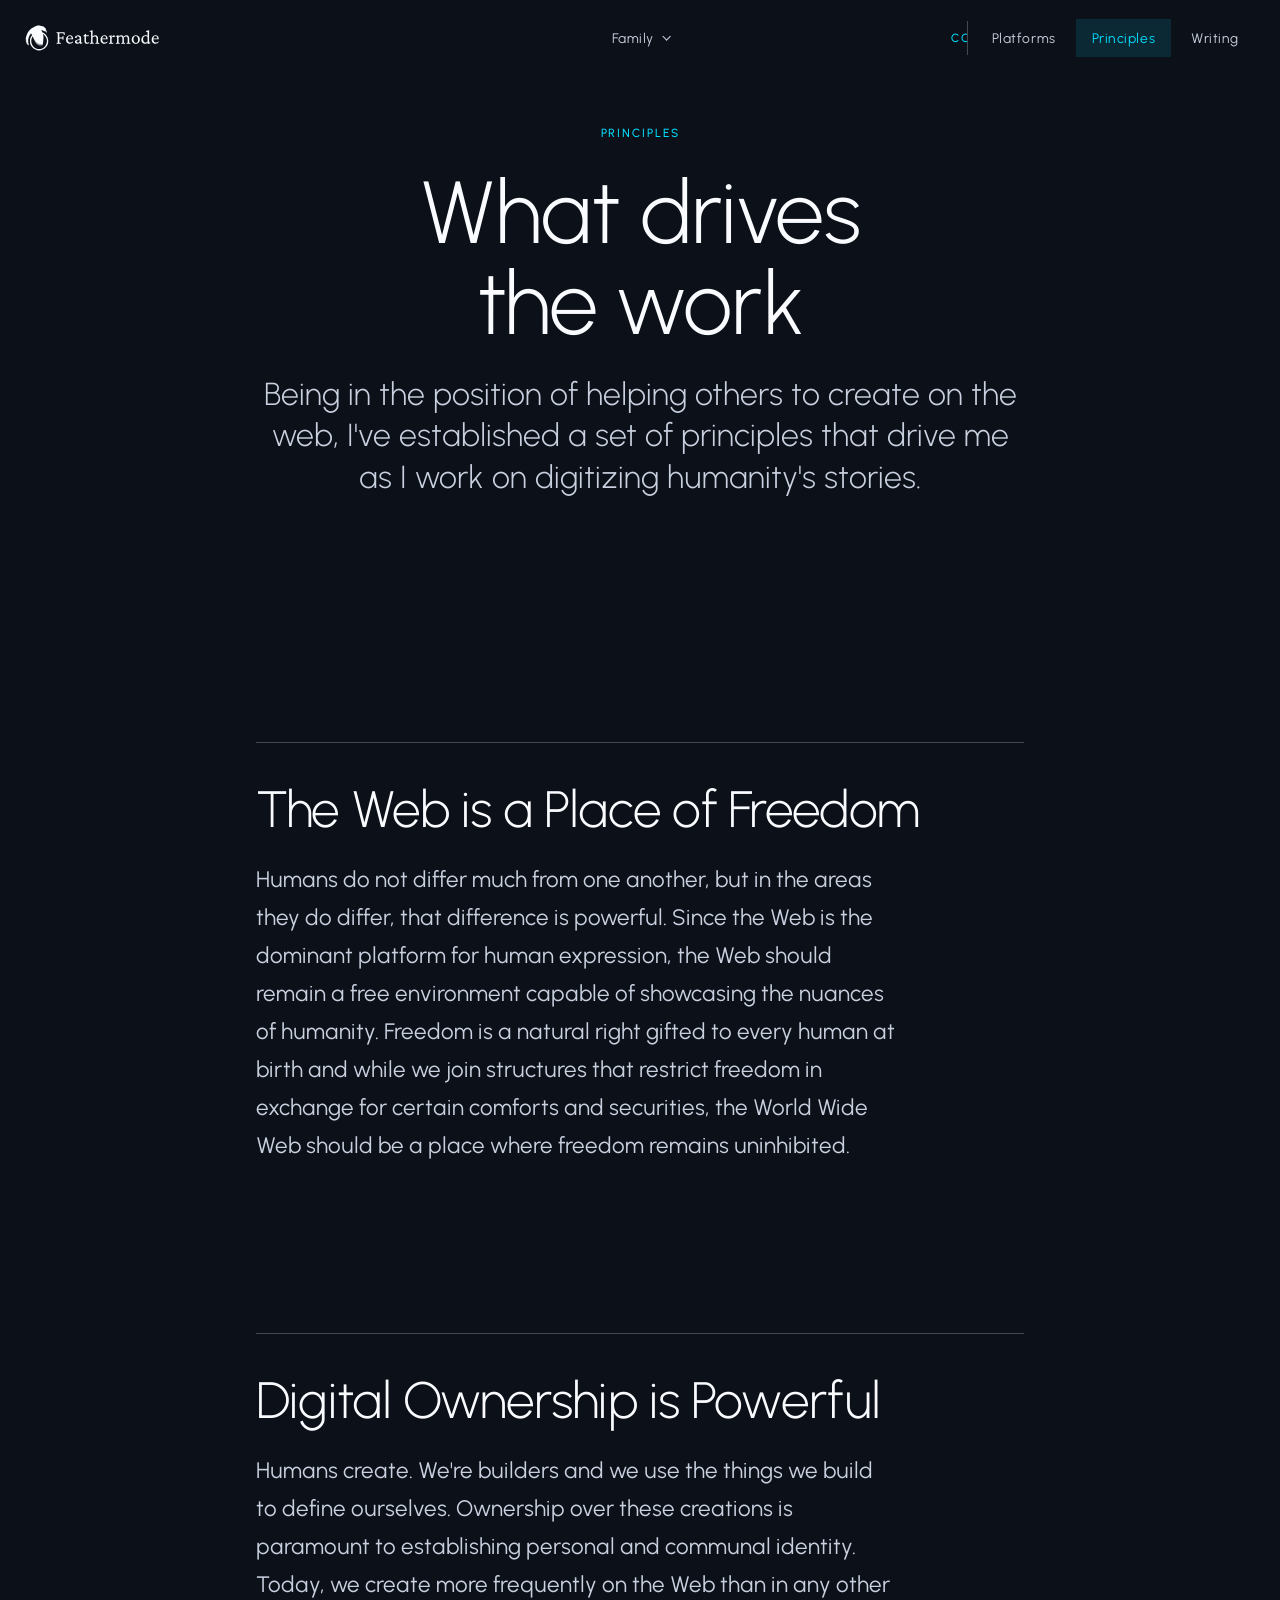
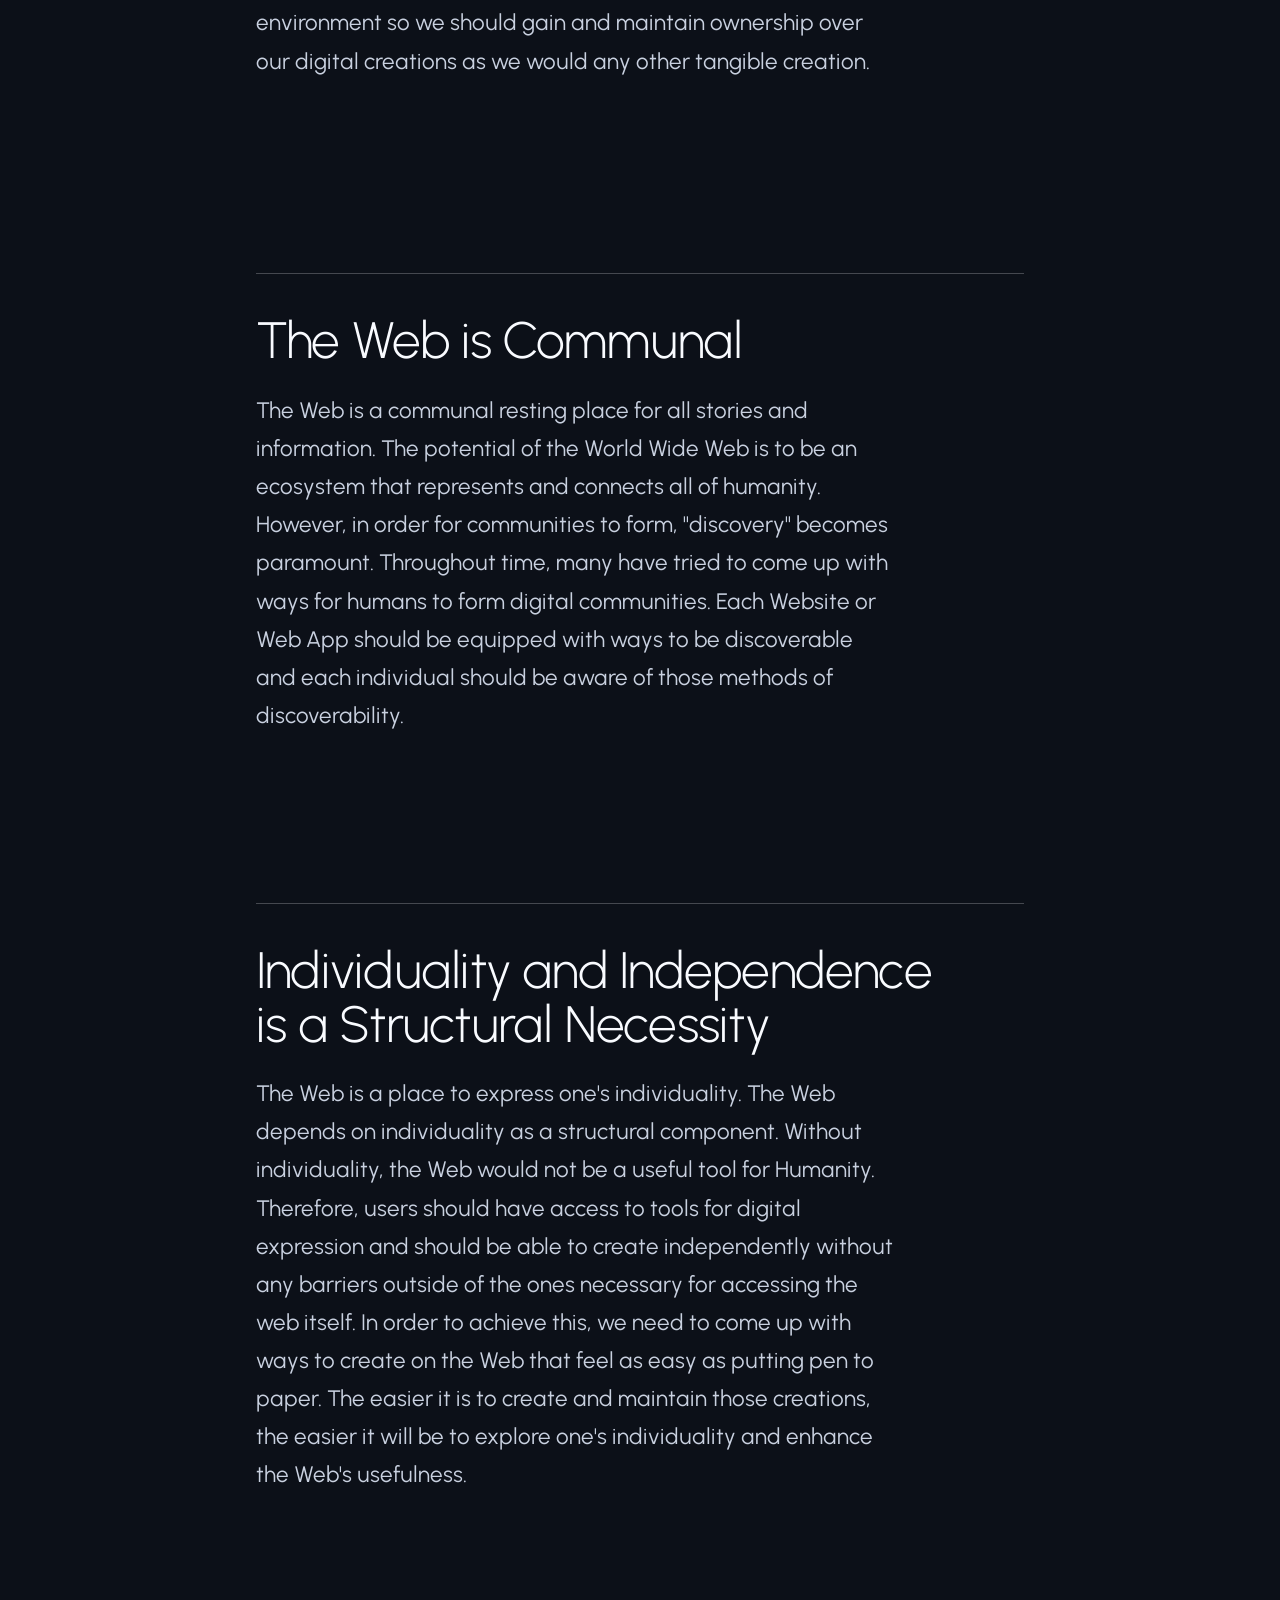
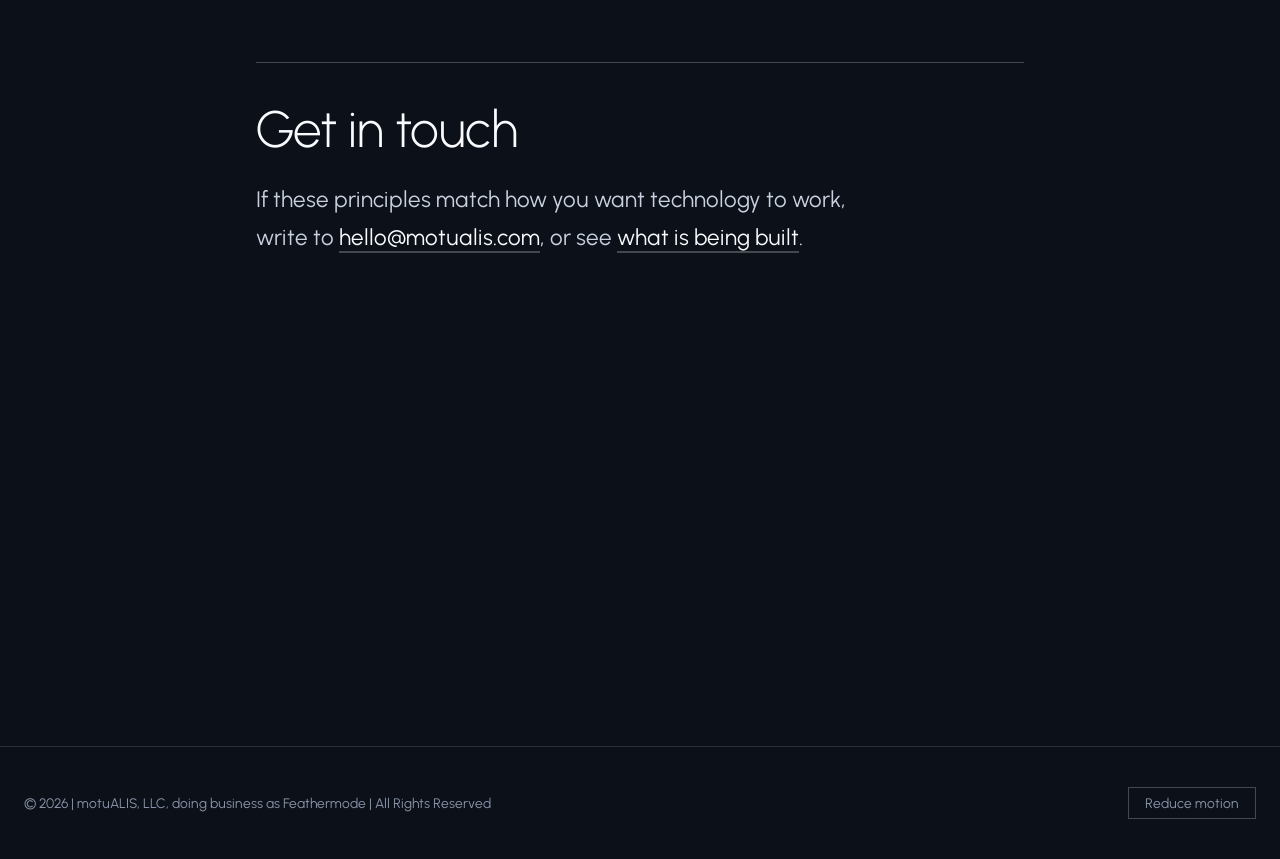
==== principles/index.html @ ec699e1b "Make Feathermode the parent site; move the previous site into communication/ The root is now the Fea" ====
<!doctype html>
<html lang="en">
<head>
  <meta charset="utf-8">
  <meta name="viewport" content="width=device-width, initial-scale=1, viewport-fit=cover">
  <title>Principles | Feathermode</title>
  <meta name="author" content="Feathermode">
  <meta name="description" content="Feathermode is designing, developing and researching ways to make technology, the World Wide Web, and humanity's stories more accessible and without boundaries.">
  <meta name="keywords" content="digital freedom, peer-to-peer, local-first, decentralized, end-to-end encryption, web technologies">
  <meta name="theme-color" content="#0c1018">
  <link rel="canonical" href="https://feathermode.com/principles/">
  <meta property="og:title" content="Freedom-Focused Storytelling Technologies">
  <meta property="og:type" content="website">
  <meta property="og:url" content="https://feathermode.com/principles/">
  <meta property="og:site_name" content="Feathermode">
  <meta property="og:image" content="https://feathermode.com/assets/feathermode-icon.png">
  <meta property="og:description" content="Feathermode is designing, developing and researching ways to make technology, the World Wide Web, and humanity's stories more accessible and without boundaries.">
  <link rel="icon" type="image/svg+xml" href="../assets/favicon.svg">
  <link rel="stylesheet" href="../css/style.css">
  <script src="../js/main.js" defer></script>
</head>
<body>
<div class="progress" aria-hidden="true"></div>
<a class="skip-link" href="#main">Skip to content</a>
<header class="site-header">
  <div class="wrap">
    <a class="wordmark" href="../" data-island="wordmark" data-zone="top-left" data-trigger="scrolled">
      <span class="wordmark__rest"><span><img class="wordmark__logo" src="../assets/feathermode_logo-light.svg" alt="Feathermode" width="1440" height="272"></span></span>
      <span class="wordmark__mark"><span><img class="wordmark__icon" src="../assets/feathermode-icon-light.svg" alt="" width="250" height="268"></span></span>
    </a>
    <details class="family" data-island="family" data-zone="top-center" data-trigger="scrolled">
      <summary class="family__summary"><span>Family</span><span class="family__chevron" aria-hidden="true"></span></summary>
      <div class="family__panel">
        <p class="family__title">The Feathermode family</p>
        <ul class="family__list">
        <li><a class="family__item" href="../" aria-current="true"><span class="family__name">Feathermode</span><span class="family__meta">Parent · You are here</span></a></li>
        <li><span class="family__item family__item--soon"><span class="family__name">Common Tongue</span><span class="family__meta">Communication · Soon</span></span></li>
        <li><span class="family__item family__item--soon"><span class="family__name">Airlift</span><span class="family__meta">Distribution · Soon</span></span></li>
        <li><a class="family__item" href="https://oofytronic-site.vercel.app" target="_blank" rel="noopener"><span class="family__name">Oofytronic</span><span class="family__meta">Blog</span></a></li>
        <li><span class="family__item family__item--soon"><span class="family__name">Nimbus Nectar</span><span class="family__meta">Publication · Soon</span></span></li>
        </ul>
      </div>
    </details>
    <nav class="island" aria-label="Primary" data-island="nav" data-zone="top-right" data-trigger="scrolled">
      <div class="island__context" aria-hidden="true"><span></span></div>
      <ul>
        <li><a href="../#platforms" data-section="platforms">Platforms</a></li>
        <li><a href="../principles/" data-section="principles" aria-current="page">Principles</a></li>
        <li><a href="../#writing" data-section="writing">Writing</a></li>
      </ul>
    </nav>
  </div>
</header>
<main id="main">
<div class="page doc">
  <header class="article__header">
    <span class="eyebrow">Principles</span>
    <h1 class="article__title">What drives the work</h1>
    <p class="article__dek">Being in the position of helping others to create on the web, I've established a set of principles that drive me as I work on digitizing humanity's stories.</p>
  </header>
  <nav class="toc" aria-label="Contents" data-island="contents" data-zone="left" data-trigger="band" data-target="#principles-body" data-dock="flow">
    <p class="toc__title">On this page</p>
    <div class="toc__meter" aria-hidden="true"></div>
    <ol class="toc__list">
      <li><a href="#freedom">Freedom</a></li>
      <li><a href="#ownership">Ownership</a></li>
      <li><a href="#community">Community</a></li>
      <li><a href="#independence">Independence</a></li>
    </ol>
  </nav>
  <div id="principles-body">
    <section class="doc__section" data-context="Freedom" aria-labelledby="freedom">
      <h2 id="freedom">The Web is a Place of Freedom</h2>
      <p>Humans do not differ much from one another, but in the areas they do differ, that difference is powerful. Since the Web is the dominant platform for human expression, the Web should remain a free environment capable of showcasing the nuances of humanity. Freedom is a natural right gifted to every human at birth and while we join structures that restrict freedom in exchange for certain comforts and securities, the World Wide Web should be a place where freedom remains uninhibited.</p>
    </section>
    <section class="doc__section" data-context="Ownership" aria-labelledby="ownership">
      <h2 id="ownership">Digital Ownership is Powerful</h2>
      <p>Humans create. We're builders and we use the things we build to define ourselves. Ownership over these creations is paramount to establishing personal and communal identity. Today, we create more frequently on the Web than in any other environment so we should gain and maintain ownership over our digital creations as we would any other tangible creation.</p>
    </section>
    <section class="doc__section" data-context="Community" aria-labelledby="community">
      <h2 id="community">The Web is Communal</h2>
      <p>The Web is a communal resting place for all stories and information. The potential of the World Wide Web is to be an ecosystem that represents and connects all of humanity. However, in order for communities to form, "discovery" becomes paramount. Throughout time, many have tried to come up with ways for humans to form digital communities. Each Website or Web App should be equipped with ways to be discoverable and each individual should be aware of those methods of discoverability.</p>
    </section>
    <section class="doc__section" data-context="Independence" aria-labelledby="independence">
      <h2 id="independence">Individuality and Independence is a Structural Necessity</h2>
      <p>The Web is a place to express one's individuality. The Web depends on individuality as a structural component. Without individuality, the Web would not be a useful tool for Humanity. Therefore, users should have access to tools for digital expression and should be able to create independently without any barriers outside of the ones necessary for accessing the web itself. In order to achieve this, we need to come up with ways to create on the Web that feel as easy as putting pen to paper. The easier it is to create and maintain those creations, the easier it will be to explore one's individuality and enhance the Web's usefulness.</p>
    </section>
    <section class="doc__section" data-context="Contact" aria-labelledby="work">
      <h2 id="work">Get in touch</h2>
      <p>If these principles match how you want technology to work, write to <a href="mailto:hello@motualis.com">hello@motualis.com</a>, or see <a href="../#platforms">what is being built</a>.</p>
    </section>
  </div>
</div>
</main>
<footer class="site-footer">
  <div class="wrap">
    <p>&copy; <span data-year>2026</span> | motuALIS, LLC, doing business as Feathermode | All Rights Reserved</p>
    <button type="button" class="motion-toggle" data-motion-toggle aria-pressed="false" hidden>Reduce motion</button>
  </div>
</footer>
</body>
</html>
---- css/style.css ----
@import url("tokens.css");

/* Urbanist, self-hosted (variable weight 100–900) */
@font-face {
  font-family: "Urbanist";
  src: url("../fonts/Urbanist-VariableFont_wght.ttf") format("truetype");
  font-weight: 100 900; font-style: normal; font-display: swap;
}
@font-face {
  font-family: "Urbanist";
  src: url("../fonts/Urbanist-Italic-VariableFont_wght.ttf") format("truetype");
  font-weight: 100 900; font-style: italic; font-display: swap;
}

/* ---------- Base ---------- */
*, *::before, *::after { box-sizing: border-box; }
html { color-scheme: dark; scroll-behavior: smooth; }
body {
  margin: 0;
  min-height: 100vh;
  font-family: var(--font-ui);
  font-size: var(--step-0);
  line-height: 1.6;
  color: var(--text);
  background: var(--bg);
  -webkit-font-smoothing: antialiased;
}
img, svg { max-width: 100%; display: block; }
a { color: inherit; text-decoration-color: var(--hairline-strong); text-underline-offset: 0.25em; }
a:hover { text-decoration-color: var(--accent); }
:focus-visible { outline: 1px solid var(--accent); outline-offset: 4px; }
::selection { background: var(--violet-500); color: var(--light-100); }
h1, h2, h3, p { margin: 0; }
h1, h2, h3 { text-wrap: balance; }

/* ---------- Corners ----------
   Slightly rounded: --radius for small things, --radius-lg for larger boxes. Borders are real borders
   whose colour comes from --edge, so hover and focus states only change that one property. */
@property --edge { syntax: "<color>"; inherits: true; initial-value: transparent; }

:where(.card, .toc, .framed, .button, .principle, .wordmark, .island, .family__summary) { border-radius: var(--radius); }
:where(.card, .toc, .principle, .framed--lg, .family__panel) { border-radius: var(--radius-lg); }
.framed, .button, .principle { position: relative; border: 1px solid var(--edge); --edge: var(--hairline-strong); }

.wrap { width: min(100% - 2 * var(--space-4), var(--wrap)); margin-inline: auto; }
.visually-hidden { position: absolute; width: 1px; height: 1px; overflow: hidden; clip-path: inset(50%); white-space: nowrap; }
.skip-link { position: absolute; left: var(--space-3); top: -4rem; background: var(--accent); color: var(--slate-950); padding: var(--space-2) var(--space-3); z-index: 60; }
.skip-link:focus { top: var(--space-3); }

.eyebrow {
  font-size: var(--step--2); font-weight: 500;
  letter-spacing: var(--track-caps); text-transform: uppercase;
  color: var(--accent);
}

/* ---------- Zones ----------
   Where islands live. An island only names its zone (data-zone); placement is defined here, once.

     top-left   header, left edge      top-right  header, right edge (bottom pill on phones)
     left       left gutter, 70rem up  (in flow below that)
     right      right gutter, 70rem up (bottom pill below that); data-anchor="middle" centres it vertically

   Floating zones act only in dynamic mode, and only on islands that carry data-dock.
   One island per zone is visible at a time: triggers are mutually exclusive on any given page. */
.site-header [data-zone="top-left"] { grid-column: 1; justify-self: start; }
.site-header [data-zone="top-center"] { grid-column: 2; justify-self: center; }
.site-header [data-zone="top-right"] { grid-column: 3; justify-self: end; }

html[data-motion="full"] { --zone-lift: 0px; }
@media (max-width: 40rem) {
  html[data-motion="full"] { --zone-lift: calc(var(--island-h) + var(--space-3)); } /* the nav owns the very bottom */
}

/* Gutter presentation (left, right) */
@media (min-width: 70rem) {
  html[data-motion="full"] :is([data-zone="left"], [data-zone="right"])[data-dock] {
    position: fixed; z-index: 35; margin: 0; width: var(--zone-w); top: var(--zone-top);
    border: 1px solid var(--edge); --edge: var(--hairline-strong);
    background: color-mix(in srgb, var(--bg) 88%, transparent);
    -webkit-backdrop-filter: blur(14px); backdrop-filter: blur(14px);
    transition: opacity var(--speed) var(--ease), transform var(--speed) var(--ease), visibility var(--speed);
  }
  html[data-motion="full"] [data-zone="left"][data-dock] { left: var(--zone-edge); --zone-away: translateX(-0.75rem); }
  html[data-motion="full"] [data-zone="right"][data-dock] { right: var(--zone-edge); --zone-away: translateX(0.75rem); }
  html[data-motion="full"] [data-zone][data-dock][data-anchor="middle"] { top: 0; bottom: 0; margin-block: auto; height: fit-content; }
  html[data-motion="full"] :is([data-zone="left"], [data-zone="right"])[data-dock="away"] { opacity: 0; visibility: hidden; transform: var(--zone-away); }
}

/* Compact presentation: right becomes a bottom pill; left stays in flow */
@media (max-width: 69.99rem) {
  html[data-motion="full"] [data-zone="right"][data-dock] {
    position: fixed; z-index: 35; margin: 0 auto; left: 0; right: 0; top: auto; width: fit-content;
    max-width: calc(100vw - 2 * var(--space-3));
    bottom: calc(var(--space-3) + env(safe-area-inset-bottom) + var(--zone-lift));
    border: 1px solid var(--edge); --edge: var(--hairline-strong);
    background: color-mix(in srgb, var(--bg) 88%, transparent);
    -webkit-backdrop-filter: blur(14px); backdrop-filter: blur(14px);
    transition: opacity var(--speed) var(--ease), transform var(--speed) var(--ease), visibility var(--speed);
  }
  html[data-motion="full"] [data-zone="right"][data-dock="away"] { opacity: 0; visibility: hidden; transform: translateY(0.5rem); }
}

/* The header carries three islands; below 52rem the nav drops its context label to make room.
   (.island .island__context is more specific than the base rule further down, which would otherwise win.) */
@media (max-width: 52rem) { .island .island__context { display: none; } }

/* Header zones */
@media (max-width: 40rem) {
  html[data-motion="full"] [data-zone="top-right"] {
    position: fixed; margin: 0 auto; left: 0; right: 0; width: fit-content; max-width: calc(100vw - 2 * var(--space-3));
    bottom: calc(var(--space-3) + env(safe-area-inset-bottom));
    --edge: var(--hairline-strong); padding: var(--space-1);
    background: color-mix(in srgb, var(--bg) 88%, transparent);
    -webkit-backdrop-filter: blur(14px); backdrop-filter: blur(14px);
  }
  html[data-motion="full"] { scroll-padding-bottom: 6rem; }
  html[data-motion="full"] body { padding-bottom: 5rem; }
}
/* ---------- Header ----------
   Baseline: a static header (no JS, or motion reduced).
   Enhancement: html[data-motion="full"] turns the wordmark and nav into
   floating "islands" that respond to scroll (state set in js/main.js). */
.site-header { border-bottom: 1px solid var(--hairline); }
.site-header .wrap {
  display: grid; grid-template-columns: minmax(max-content, 1fr) auto minmax(max-content, 1fr); align-items: center; gap: var(--space-4);
  padding-block: var(--space-3);
}

.wordmark {
  display: inline-flex; align-items: center;
  height: var(--island-h);
  text-decoration: none;
  position: relative; border: 1px solid var(--edge); --edge: transparent;
}
.wordmark:focus-visible { outline-offset: -4px; }
.wordmark__rest, .wordmark__mark { display: inline-grid; grid-template-columns: 1fr; }
.wordmark__rest > span, .wordmark__mark > span { overflow: hidden; min-width: 0; display: block; }
.wordmark__mark { grid-template-columns: 0fr; }
.wordmark__logo { height: 1.6rem; width: auto; max-width: none; }
.wordmark__icon { height: 1.35rem; width: auto; max-width: none; }

.island { position: relative; display: flex; align-items: center; border: 1px solid var(--edge); --edge: transparent; }
.island__context { display: grid; grid-template-columns: 0fr; visibility: hidden; margin: 0; }
.island__context > span {
  overflow: hidden; min-width: 0; max-width: min(18rem, 46vw);
  white-space: nowrap; text-overflow: ellipsis;
  font-size: var(--step--2); font-weight: 500; letter-spacing: var(--track-caps); text-transform: uppercase;
  color: var(--accent);
  padding: var(--space-2) var(--space-3) var(--space-2) 0; margin-left: var(--space-3); margin-right: var(--space-2);
  border-right: 1px solid var(--hairline-strong);
}
.island ul { list-style: none; display: flex; gap: var(--space-1); margin: 0; padding: 0; }
.island li a {
  display: block; padding: var(--space-2) var(--space-3);
  font-size: var(--step--1); letter-spacing: 0.04em; color: var(--text-soft);
  text-decoration: none; transition: color var(--speed), background var(--speed);
}
.island li a:hover { color: var(--text); }
.island li a:focus-visible { outline-offset: -3px; }
.island li a[aria-current] { color: var(--accent); background: color-mix(in srgb, var(--accent) 12%, transparent); }

/* Dynamic mode */
html[data-motion="full"] { scroll-padding-top: calc(var(--header-h) + var(--space-3)); }
html[data-motion="full"] .site-header {
  position: fixed; inset: 0 0 auto 0; z-index: 40;
  border-bottom: 0; pointer-events: none;
}
html[data-motion="full"] .site-header .wrap > * { pointer-events: auto; }
html[data-motion="full"] main { padding-top: var(--header-h); }

html[data-motion="full"] .wordmark,
html[data-motion="full"] .island,
html[data-motion="full"] .wordmark__rest,
html[data-motion="full"] .wordmark__mark,
html[data-motion="full"] .island__context {
  transition:
    background var(--speed) var(--ease), border-color var(--speed) var(--ease),
    padding var(--speed) var(--ease), letter-spacing var(--speed) var(--ease),
    grid-template-columns var(--speed) var(--ease), visibility var(--speed);
}
html[data-motion="full"][data-scrolled] .wordmark {
  min-width: var(--island-h); justify-content: center; letter-spacing: 0;
  --edge: var(--hairline-strong);
  background: color-mix(in srgb, var(--bg) 88%, transparent);
  -webkit-backdrop-filter: blur(14px); backdrop-filter: blur(14px);
}
html[data-motion="full"][data-scrolled] .wordmark__rest { grid-template-columns: 0fr; }
html[data-motion="full"][data-scrolled] .wordmark__mark { grid-template-columns: 1fr; }
html[data-motion="full"][data-scrolled] .island {
  padding: var(--space-1);
  --edge: var(--hairline-strong);
  background: color-mix(in srgb, var(--bg) 88%, transparent);
  -webkit-backdrop-filter: blur(14px); backdrop-filter: blur(14px);
}
html[data-motion="full"][data-scrolled][data-context-open] .island__context { grid-template-columns: 1fr; visibility: visible; }

@supports not (backdrop-filter: blur(1px)) {
  html[data-motion="full"][data-scrolled] .wordmark,
  html[data-motion="full"][data-scrolled] .island,
  html[data-motion="full"] [data-zone][data-dock] { background: var(--bg); }
}

@media (prefers-reduced-motion: reduce), (update: slow) {
  html { scroll-behavior: auto; }
  * { transition: none !important; }
}
html[data-motion="reduced"] { scroll-behavior: auto; }
html[data-motion="reduced"] * { transition: none !important; }



/* ---------- Type ---------- */
h1, h2, h3 { font-family: var(--font-display); font-weight: 300; letter-spacing: -0.015em; }
.gradient-text { background: var(--brand-gradient); -webkit-background-clip: text; background-clip: text; color: transparent; -webkit-text-fill-color: transparent; }
@media (forced-colors: active) { .gradient-text { background: none; -webkit-text-fill-color: currentColor; color: CanvasText; } }

/* ---------- Buttons ---------- */
.button {
  display: inline-block; padding: var(--space-3) var(--space-5);
  font-weight: 600; font-size: var(--step--1); letter-spacing: 0.06em; text-decoration: none;
  color: var(--text); transition: background var(--speed) var(--ease), color var(--speed), filter var(--speed);
}
.button:hover { color: var(--accent); }
.button--primary { background: var(--action-gradient); color: var(--slate-950); --edge: transparent; }
.button--primary:hover { color: var(--slate-950); filter: brightness(1.1) saturate(1.1); }
.button:focus-visible { outline-offset: -4px; outline-color: currentColor; }

/* ---------- Family island ----------
   Lists every member of the motuALIS family and marks the current one. A <details>, so it works with no
   JavaScript; js/main.js only adds close-on-outside-click and Escape. Zone: top-center. */
.family { position: relative; --family-w: min(21rem, calc(100vw - 2 * var(--space-3))); }
.family__summary {
  list-style: none; display: inline-flex; align-items: center; gap: var(--space-2);
  height: var(--island-h); padding: 0 var(--space-3); cursor: pointer;
  font-size: var(--step--1); letter-spacing: 0.04em; color: var(--text-soft);
  position: relative; border: 1px solid var(--edge); --edge: transparent;
  transition: color var(--speed), background var(--speed) var(--ease);
}
.family__summary::-webkit-details-marker { display: none; }
.family__summary:hover, .family[open] > .family__summary { color: var(--text); }
.family__summary:focus-visible { outline-offset: -3px; }
.family__chevron { width: 0.4rem; height: 0.4rem; border-right: 1px solid currentColor; border-bottom: 1px solid currentColor; transform: rotate(45deg) translateY(-2px); transition: transform var(--speed) var(--ease); }
.family[open] .family__chevron { transform: rotate(225deg) translateY(-2px); }
html[data-motion="full"][data-scrolled] .family__summary {
  --edge: var(--hairline-strong);
  background: color-mix(in srgb, var(--bg) 88%, transparent);
  -webkit-backdrop-filter: blur(14px); backdrop-filter: blur(14px);
}
.family__panel {
  position: absolute; z-index: 45; top: calc(100% + var(--space-2)); left: 50%; margin-left: calc(var(--family-w) / -2); width: var(--family-w);
  padding: var(--space-2); background: var(--surface); border: 1px solid var(--edge); --edge: var(--hairline-strong);
}
.family__title { font-size: var(--step--2); font-weight: 500; letter-spacing: var(--track-caps); text-transform: uppercase; color: var(--accent); padding: var(--space-2) var(--space-3); margin: 0; }
.family__list { list-style: none; margin: 0; padding: 0; display: grid; gap: 2px; }
.family__item { display: grid; gap: 2px; padding: var(--space-2) var(--space-3); color: var(--text-soft); text-decoration: none; }
a.family__item:hover, a.family__item:focus-visible { background: var(--surface-hover); color: var(--text); }
a.family__item:focus-visible { outline-offset: -3px; }
.family__name { font-family: var(--font-display); font-size: var(--step-1); line-height: 1.2; color: var(--text); }
.family__meta { font-size: var(--step--2); letter-spacing: var(--track-caps); text-transform: uppercase; color: var(--text-muted); }
.family__item[aria-current] { background: color-mix(in srgb, var(--accent) 12%, transparent); }
.family__item[aria-current] .family__meta { color: var(--accent); }
.family__item--soon .family__name { color: var(--text-soft); }

/* ---------- Hero ---------- */
.hero { position: relative; overflow: hidden; display: grid; align-content: center; min-height: min(86svh, 52rem); padding-block: var(--space-7) var(--space-6); text-align: center; }
.hero__glow {
  position: absolute; inset: 0; z-index: 0; pointer-events: none;
  background:
    radial-gradient(60% 55% at 50% -5%, color-mix(in srgb, var(--violet-500) 38%, transparent), transparent 72%),
    radial-gradient(45% 45% at 88% 18%, color-mix(in srgb, var(--blue-500) 26%, transparent), transparent 70%),
    radial-gradient(40% 40% at 12% 30%, color-mix(in srgb, var(--cyan-400) 14%, transparent), transparent 70%);
  mask-image: linear-gradient(#000 40%, transparent);
  -webkit-mask-image: linear-gradient(#000 40%, transparent);
}
.hero .scene__body { position: relative; z-index: 1; }
/* Dynamic mode: the header floats, so let the glow run up under it */
html[data-motion="full"] main { padding-top: 0; }
html[data-motion="full"] .hero { padding-top: calc(var(--space-7) + var(--header-h)); }
.hero h1 { font-size: var(--step-4); line-height: 1.02; max-width: 22ch; margin: var(--space-3) auto var(--space-4); font-weight: 300; }
.hero p.lede { max-width: 40rem; margin-inline: auto; color: var(--text-soft); font-size: var(--step-1); }
.hero__actions { display: flex; flex-wrap: wrap; justify-content: center; gap: var(--space-3); margin-top: var(--space-5); }

/* ---------- Sections on the home page ---------- */
.section { padding: var(--section-space) var(--gutter) 0; }
.section__head { border-top: 1px solid var(--hairline-strong); padding-top: var(--space-4); margin-bottom: var(--space-5); display: flex; flex-wrap: wrap; align-items: baseline; justify-content: space-between; gap: var(--space-2) var(--space-4); }
.section__head h2 { font-size: var(--step-3); }
.section__head .eyebrow { align-self: center; }
.more { font-size: var(--step--1); color: var(--text-soft); text-decoration: none; letter-spacing: 0.04em; }
.more:hover { color: var(--accent); }
html[data-motion="full"] .section { min-height: 60svh; }
.mission p { color: var(--text-soft); font-size: var(--step-1); max-width: 46rem; margin-bottom: var(--space-4); }
.mission .mission__lede { font-family: var(--font-display); font-weight: 300; font-size: var(--step-2); line-height: 1.3; color: var(--text); }

/* Services: cards */
.card-grid { list-style: none; margin: 0; padding: 0; display: grid; gap: var(--space-4); grid-template-columns: 1fr; }
@media (min-width: 40rem) {
  .card-grid { grid-template-columns: repeat(2, minmax(0, 1fr)); }
  .card-grid > li:last-child:nth-child(odd) { grid-column: 1 / -1; } /* an odd card closes the grid as a full-width row */
}
.card { position: relative; height: 100%; display: flex; flex-direction: column; gap: var(--space-3); padding: var(--space-5); background: var(--surface); border: 1px solid var(--edge); --edge: var(--hairline); transition: border-color var(--speed) var(--ease), background var(--speed) var(--ease); }
.card:hover, .card:focus-within { --edge: var(--accent); background: var(--surface-hover); }
.card__top { display: flex; justify-content: space-between; align-items: baseline; gap: var(--space-3); }
.card__tag { font-size: var(--step--2); font-weight: 600; letter-spacing: var(--track-caps); text-transform: uppercase; color: var(--accent); }
.card__index { font-family: var(--font-display); font-weight: 300; font-size: var(--step-1); color: var(--text-muted); font-variant-numeric: lining-nums; }
.card__title { font-size: var(--step-2); line-height: 1.12; font-weight: 400; }
.card__excerpt { color: var(--text-soft); flex: 1; }

/* Platforms: one featured card, then the rest */
.card-grid--stack { grid-template-columns: 1fr; }
@media (min-width: 40rem) { .card-grid--stack { grid-template-columns: 1fr; } }
.card--featured { padding: var(--space-6) var(--space-5); }
.card--featured .card__title { font-size: var(--step-4); line-height: 1; font-weight: 300; }
.card--featured .card__excerpt { font-size: var(--step-1); max-width: 44rem; flex: 0 0 auto; }
.card__excerpt { max-width: 44rem; }
.card__tags { list-style: none; display: flex; flex-wrap: wrap; gap: var(--space-2); padding: 0; margin: 0; }
.card__tags li { font-size: var(--step--1); color: var(--text-soft); border: 1px solid var(--hairline-strong); border-radius: var(--radius); padding: 0.1rem var(--space-2); }
.card__note { font-size: var(--step--1); color: var(--text-muted); max-width: 44rem; font-style: italic; }
.card__meta { font-size: var(--step--1); color: var(--text-muted); border-top: 1px solid var(--hairline); padding-top: var(--space-3); }
.status { display: inline-flex; align-items: center; gap: var(--space-2); font-size: var(--step--2); font-weight: 600; letter-spacing: var(--track-caps); text-transform: uppercase; color: var(--text-soft); }
.status::before { content: ""; width: 0.5rem; height: 0.5rem; border-radius: 50%; background: var(--slate-400); }
.status[data-status="exploration"] { color: var(--accent); }
.status[data-status="exploration"]::before { background: var(--accent); }
.status[data-status="in-development"]::before { background: var(--blue-500); }
.status[data-status="private-preview"] { color: var(--accent); }
.status[data-status="private-preview"]::before { background: var(--accent); }
.card__meta a { color: var(--text-soft); }
.card__meta a:hover { color: var(--accent); }

/* Principles: boxes (title + opening line; full text on its own page) */
.principles { list-style: none; display: grid; gap: var(--space-3); grid-template-columns: repeat(auto-fit, minmax(min(100%, 16rem), 1fr)); margin: 0; padding: 0; }
.principle { padding: var(--space-4); background: var(--surface); }
.principle__n { font-family: var(--font-display); font-weight: 300; font-size: var(--step-2); color: var(--accent); display: block; }
.principle h3 { font-size: var(--step-1); font-weight: 500; letter-spacing: 0; margin: var(--space-2) 0; color: var(--text); }
.principle p { font-size: var(--step--1); line-height: 1.6; color: var(--text-soft); }

/* Divisions: whole-row links */
.project-rows { list-style: none; margin: 0; padding: 0; border-top: 1px solid var(--hairline); }
.project-row { position: relative; display: grid; gap: var(--space-2) var(--space-5); padding: var(--space-5) var(--space-3); border-bottom: 1px solid var(--hairline); transition: background var(--speed) var(--ease); }
@media (min-width: 52rem) { .project-row { grid-template-columns: 1fr auto; align-items: center; } }
.project-row:hover, .project-row:focus-within { background: var(--surface-hover); }
.project-row__name { font-size: var(--step-3); line-height: 1.05; margin-bottom: var(--space-1); }
.project-row__name a { text-decoration: none; transition: color var(--speed); }
.project-row__name a::after { content: ""; position: absolute; inset: 0; }
.project-row:hover .project-row__name a, .project-row:focus-within .project-row__name a { color: var(--accent); }
.project-row__blurb { color: var(--text-soft); max-width: 46ch; }
.project-row__meta { display: grid; gap: var(--space-1); font-size: var(--step--1); color: var(--text-muted); }
@media (min-width: 52rem) { .project-row__meta { text-align: right; justify-items: end; } }
.kind { font-size: var(--step--2); font-weight: 600; letter-spacing: var(--track-caps); text-transform: uppercase; color: var(--accent); }

/* Contact */
.contact__email { display: inline-block; font-family: var(--font-display); font-weight: 300; font-size: var(--step-4); line-height: 1.1; text-decoration: none; overflow-wrap: anywhere; }
.contact__email:hover { color: var(--accent); }
.contact p { color: var(--text-soft); font-size: var(--step-1); max-width: 40rem; margin-bottom: var(--space-4); }
html[data-motion="full"] .contact { min-height: 70svh; }

/* ---------- Pages with a contents island ---------- */
.page { width: min(100% - 2 * var(--space-4), var(--measure-wide)); margin-inline: auto; padding-bottom: var(--section-space); }
@media (min-width: 70rem) { .page { width: min(var(--measure-wide), 100% - 2 * (var(--zone-w) + var(--space-5))); } }
.article__header { text-align: center; max-width: 48rem; margin: 0 auto var(--space-6); padding-top: var(--space-6); }
html[data-motion="full"] .article__header { display: grid; align-content: center; min-height: min(62svh, 36rem); margin-bottom: var(--space-5); }
.article__header .eyebrow { display: block; margin-bottom: var(--space-4); }
.article__title { font-size: var(--step-4); line-height: 1.04; margin-bottom: var(--space-4); }
.article__dek { font-size: var(--step-2); line-height: 1.3; font-weight: 300; color: var(--text-soft); }
.progress { position: fixed; inset: 0 0 auto 0; height: 2px; z-index: 50; background: var(--brand-gradient); transform-origin: left; transform: scaleX(var(--progress, 0)); }

.doc__section { padding-block: var(--section-space) 0; }
html[data-motion="full"] .doc__section { min-height: 60svh; }
.doc h2 { font-size: var(--step-3); line-height: 1.05; margin-bottom: var(--space-4); border-top: 1px solid var(--hairline-strong); padding-top: var(--space-5); }
.doc__section p { font-size: var(--step-1); line-height: 1.7; color: var(--text-soft); margin-bottom: var(--space-4); max-width: var(--measure); }
.doc__section a { color: var(--text); }
.doc__section a:hover { color: var(--accent); }

/* ---------- Contents island ---------- */
.toc { max-width: var(--measure); margin: 0 auto var(--space-6); padding: var(--space-4); position: relative; border: 1px solid var(--edge); --edge: var(--hairline); }
.toc__title { font-size: var(--step--2); font-weight: 600; letter-spacing: var(--track-caps); text-transform: uppercase; color: var(--accent); margin-bottom: var(--space-2); }
.toc__meter { display: none; }
.toc__list { list-style: none; margin: 0; padding: 0; }
.toc__list a { display: block; padding: var(--space-1) 0; color: var(--text-soft); text-decoration: none; transition: color var(--speed), background var(--speed); }
.toc__list a:hover, .toc__list a[aria-current] { color: var(--accent); }
@media (min-width: 70rem) {
  html[data-motion="full"] .toc { padding: var(--space-2); }
  html[data-motion="full"] .toc__title { padding: var(--space-1) var(--space-3) 0; margin: 0; }
  html[data-motion="full"] .toc__meter { display: block; height: 1px; margin: var(--space-2) var(--space-3); background: var(--hairline-strong); position: relative; }
  html[data-motion="full"] .toc__meter::after { content: ""; position: absolute; inset: -0.5px 0; background: var(--brand-gradient); transform-origin: left; transform: scaleX(var(--progress, 0)); }
  html[data-motion="full"] .toc__list a { padding: var(--space-2) var(--space-3); font-size: var(--step--1); line-height: 1.35; }
  html[data-motion="full"] .toc__list a[aria-current] { background: color-mix(in srgb, var(--accent) 12%, transparent); }
  html[data-motion="full"] .toc__list a:focus-visible { outline-offset: -3px; }
}

/* ---------- Footer ---------- */
.site-footer { margin-top: var(--section-space); border-top: 1px solid var(--hairline); padding-block: var(--space-5); color: var(--text-muted); font-size: var(--step--1); }
.site-footer .wrap { display: flex; flex-wrap: wrap; justify-content: space-between; align-items: center; gap: var(--space-2) var(--space-4); }
.site-footer p { margin: 0; }
.site-footer a { color: var(--text-soft); }
.motion-toggle { font: inherit; color: var(--text-muted); background: none; cursor: pointer; border: 1px solid var(--hairline-strong); border-radius: 0; padding: var(--space-1) var(--space-3); }
.motion-toggle:hover { color: var(--text); border-color: var(--accent); }
.motion-toggle[aria-pressed="true"] { color: var(--accent); border-color: var(--accent); }

@media (max-width: 40rem) {
  html:not([data-motion="full"]) .site-header .wrap { grid-template-columns: 1fr; gap: var(--space-3); }
  html:not([data-motion="full"]) .site-header [data-zone] { grid-column: 1; justify-self: start; }
  .hero { padding-block: var(--space-6) var(--space-5); }
  .card { padding: var(--space-4); }
}

.section__intro { color: var(--text-soft); font-size: var(--step-1); max-width: 46rem; margin-bottom: var(--space-5); }
.section__intro b { color: var(--text); font-weight: 600; }


/* ---------- Scenes: the static layout is ordinary stacked sections ---------- */
.scene.section { width: min(100% - 2 * var(--space-4), var(--wrap)); margin-inline: auto; }
.toc { width: min(100% - 2 * var(--space-4), var(--measure)); }
.toc__list a { display: flex; gap: var(--space-3); }
.toc__num { color: var(--text-muted); font-variant-numeric: tabular-nums; min-width: 1.6rem; }
.toc__step, .picker__tabs, .scene__hint, .stage__backdrop { display: none; }
.picker__panels { display: grid; gap: var(--space-4); }
.picker__panels > [hidden] { display: none; }
.principle-panel { padding: var(--space-4); background: var(--surface); }
.principle-panel h3 { font-size: var(--step-1); font-weight: 500; letter-spacing: 0; margin-bottom: var(--space-2); }
.principle-panel p { color: var(--text-soft); max-width: var(--measure); }
[tabindex="-1"]:focus { outline: none; }
.skip-link--layout { left: auto; right: var(--space-3); }
html:not([data-stage]) .skip-link--layout { display: none; }

/* ---------- Stage ----------
   html[data-stage] is set by js/main.js on pages with scenes (and not in the scrolling layout). The page
   becomes a fixed stage; scenes are full screen and slide along x in landscape or y in portrait. Content that
   is not long-form text is reached by moving between scenes and by pickers, never by scrolling the page.
   A scene may still scroll inside itself as a safety valve on very small screens. */
html[data-stage] { --scene: 0; }
html[data-stage], html[data-stage] body { height: 100dvh; overflow: hidden; }
html[data-stage] main.stage { position: fixed; inset: 0; padding: 0; overflow: hidden; overflow: clip; }
html[data-stage] .stage__backdrop {
  display: block; position: absolute; inset: -20%; pointer-events: none;
  background:
    radial-gradient(55% 50% at 22% 18%, color-mix(in srgb, var(--violet-500) 34%, transparent), transparent 70%),
    radial-gradient(45% 45% at 84% 26%, color-mix(in srgb, var(--blue-500) 26%, transparent), transparent 70%),
    radial-gradient(50% 50% at 60% 88%, color-mix(in srgb, var(--cyan-400) 14%, transparent), transparent 70%);
  transform: translate3d(calc(var(--scene) * -2.4vw), calc(var(--scene) * -1vh), 0);
  transition: transform var(--scene-speed) var(--scene-ease);
}
html[data-stage] .hero__glow { display: none; }

html[data-stage] .scene {
  position: absolute; inset: 0; width: auto; margin: 0; min-height: 0;
  display: flex; flex-direction: column; overflow-y: auto; overscroll-behavior: contain;
  padding: calc(var(--header-h) + var(--space-3)) var(--stage-pad-right) var(--space-6) var(--stage-pad);
  transition: transform var(--scene-speed) var(--scene-ease), opacity var(--scene-speed) ease;
}
html[data-stage] .scene.section, html[data-stage] .scene.hero { min-height: 0; }
html[data-stage] .scene.hero { padding-inline: var(--stage-pad); } /* the title is centred, so it stays symmetrical */
html[data-stage][data-stage-axis="x"] .scene { transform: translate3d(calc((var(--i) - var(--scene)) * 100%), 0, 0); }
html[data-stage][data-stage-axis="y"] .scene { transform: translate3d(0, calc((var(--i) - var(--scene)) * 100%), 0); }
html[data-stage] .scene[inert] {
  opacity: 0; visibility: hidden;
  transition: transform var(--scene-speed) var(--scene-ease), opacity var(--scene-speed) ease, visibility 0s linear var(--scene-speed);
}
html[data-stage] .scene__body { margin-block: auto; margin-inline: auto; width: 100%; max-width: var(--wrap); }

/* Fit the content to the screen: type follows the viewport height as well as the width */
html[data-stage] .hero h1 { font-size: clamp(2.2rem, min(10.5vw, 8.5dvh + 1rem), 5.5rem); margin: var(--space-3) auto; }
html[data-stage] .hero p.lede { font-size: clamp(1rem, 2.6dvh, 1.4rem); }
html[data-stage] .hero__actions { margin-top: clamp(var(--space-3), 4dvh, var(--space-5)); }
html[data-stage] .section__head { margin-bottom: clamp(var(--space-2), 2.6dvh, var(--space-5)); padding-top: var(--space-3); }
html[data-stage] .section__head h2 { font-size: clamp(1.7rem, 5.2dvh, 3.2rem); }
html[data-stage] .section__intro { font-size: clamp(0.95rem, 2.2dvh, 1.25rem); margin-bottom: clamp(var(--space-3), 2.8dvh, var(--space-5)); }
html[data-stage] .mission .mission__lede { font-size: clamp(1.05rem, 3dvh, 2rem); }
html[data-stage] .mission p { font-size: clamp(0.9rem, 2.1dvh, 1.3rem); margin-bottom: var(--space-3); }
html[data-stage][data-stage-axis="x"] .mission .scene__body { display: grid; grid-template-columns: 1.35fr 1fr; gap: var(--space-3) var(--space-6); align-items: start; }
html[data-stage][data-stage-axis="x"] .mission .section__head { grid-column: 1 / -1; }
html[data-stage] .project-row { padding-block: clamp(var(--space-3), 3dvh, var(--space-5)); }
html[data-stage] .project-row__name { font-size: clamp(1.5rem, 4.6dvh, 3rem); }
html[data-stage] .project-row__blurb { font-size: clamp(0.95rem, 2.2dvh, 1.2rem); }
html[data-stage] .contact__email { font-size: clamp(1.7rem, min(8.5vw, 8dvh), 4.5rem); }
html[data-stage] .contact p { font-size: clamp(1rem, 2.5dvh, 1.35rem); }

/* Pickers: choose one, see one */
.picker__tab {
  display: grid; grid-template-columns: auto 1fr; column-gap: var(--space-3); align-items: baseline; text-align: left;
  font: inherit; font-family: var(--font-display); font-weight: 300; font-size: clamp(1.15rem, 3.4dvh, 1.9rem); line-height: 1.15;
  color: var(--text-soft); background: none; border: 1px solid var(--edge); --edge: transparent; border-radius: var(--radius);
  padding: var(--space-3); cursor: pointer; transition: color var(--speed), background var(--speed), border-color var(--speed);
}
.picker__tab:hover { color: var(--text); }
.picker__tab[aria-selected="true"] { color: var(--text); --edge: var(--hairline-strong); background: color-mix(in srgb, var(--accent) 8%, transparent); }
.picker__num { font-family: var(--font-ui); font-size: var(--step--2); font-weight: 600; letter-spacing: var(--track-caps); color: var(--text-muted); }
.picker__tab[aria-selected="true"] .picker__num { color: var(--accent); }
.picker__meta { grid-column: 2; font-family: var(--font-ui); font-size: var(--step--2); font-weight: 500; letter-spacing: var(--track-caps); text-transform: uppercase; color: var(--text-muted); }
html[data-stage] .picker { display: grid; grid-template-columns: minmax(11rem, 15rem) minmax(0, 1fr); gap: var(--space-5); align-items: start; }
html[data-stage] .picker__tabs { display: flex; flex-direction: column; gap: 2px; }
html[data-stage] .picker__panels .card { padding: clamp(var(--space-3), 3dvh, var(--space-5)); gap: clamp(var(--space-2), 1.8dvh, var(--space-3)); }
html[data-stage] .picker__panels .card--featured .card__title { font-size: clamp(2rem, 6dvh, 3.2rem); }
html[data-stage] .picker__panels .card__title { font-size: clamp(1.6rem, 4.6dvh, 2.4rem); }
html[data-stage] .picker__panels .card--featured .card__excerpt, html[data-stage] .picker__panels .card__excerpt { font-size: clamp(0.9rem, 2.1dvh, 1.2rem); line-height: 1.5; }
html[data-stage] .principle-panel { padding: clamp(var(--space-3), 3dvh, var(--space-5)); }
html[data-stage] .principle-panel h3 { font-size: clamp(1.25rem, 3.6dvh, 1.9rem); line-height: 1.2; margin-bottom: var(--space-3); }
html[data-stage] .principle-panel p { font-size: clamp(0.9rem, 2.2dvh, 1.25rem); line-height: 1.5; max-width: none; }
html[data-stage][data-stage-axis="y"] .picker { grid-template-columns: 1fr; gap: var(--space-3); }
html[data-stage][data-stage-axis="y"] .picker__tabs { flex-direction: row; gap: var(--space-1); }
html[data-stage][data-stage-axis="y"] .picker__tab { flex: 1 1 0; min-width: 0; grid-template-columns: 1fr; padding: var(--space-2); font-size: clamp(0.8rem, 2.1dvh, 1rem); text-align: center; justify-items: center; overflow-wrap: normal; hyphens: none; }
html[data-stage][data-stage-axis="y"] .picker__num, html[data-stage][data-stage-axis="y"] .picker__meta { display: none; }

/* The title scene's hint, and the scene list's step buttons */
html[data-stage] .scene__hint { display: block; position: absolute; left: 0; right: 0; bottom: var(--space-5); text-align: center; font-size: var(--step--2); font-weight: 500; letter-spacing: var(--track-caps); text-transform: uppercase; color: var(--text-muted); }
html[data-stage] .hint--tall { display: none; }
html[data-stage][data-stage-axis="y"] .hint--wide { display: none; }
html[data-stage][data-stage-axis="y"] .hint--tall { display: inline; }
html[data-stage] .toc__step { display: flex; gap: var(--space-1); padding: var(--space-2) var(--space-3) var(--space-1); }
html[data-stage] .toc__step button { flex: 1; font: inherit; font-size: var(--step-1); line-height: 1; color: var(--text-soft); background: none; border: 1px solid var(--hairline); border-radius: var(--radius); padding: var(--space-2) 0; cursor: pointer; transition: color var(--speed), border-color var(--speed); }
html[data-stage] .toc__step button:hover { color: var(--accent); border-color: var(--accent); }

/* The footer becomes a slim bar; on small screens it appears only on the last scene */
html[data-stage] .site-footer { position: fixed; left: 0; right: 0; bottom: 0; z-index: 30; margin: 0; border: 0; padding: var(--space-3) var(--space-4); pointer-events: none; }
html[data-stage] .site-footer .wrap { width: 100%; max-width: none; }
html[data-stage] .site-footer p, html[data-stage] .site-footer .motion-toggle { pointer-events: auto; }

@media (max-width: 69.99rem) {
  /* Portrait and small screens: the scene list becomes a dock along the bottom */
  html[data-stage] .scene { padding-bottom: calc(var(--island-h) + var(--space-6)); }
  html[data-stage] [data-zone="left"][data-dock] {
    position: fixed; z-index: 35; margin: 0 auto; left: 0; right: 0; top: auto; width: fit-content; max-width: calc(100vw - 2 * var(--space-3));
    bottom: calc(var(--space-3) + env(safe-area-inset-bottom)); padding: var(--space-1);
    display: flex; align-items: center; border: 1px solid var(--edge); --edge: var(--hairline-strong); border-radius: var(--radius-lg);
    background: color-mix(in srgb, var(--bg) 88%, transparent); -webkit-backdrop-filter: blur(14px); backdrop-filter: blur(14px);
  }
  html[data-stage] .toc__title, html[data-stage] .toc__meter { display: none; }
  html[data-stage] .toc__list { display: flex; gap: 2px; margin: 0; }
  html[data-stage] .toc__list a { padding: var(--space-2); min-width: 2.25rem; justify-content: center; border-radius: var(--radius); }
  html[data-stage] .toc__list a[aria-current] { background: color-mix(in srgb, var(--accent) 12%, transparent); }
  html[data-stage] .toc__label { position: absolute; width: 1px; height: 1px; overflow: hidden; clip-path: inset(50%); }
  html[data-stage] .toc__step { display: contents; }
  html[data-stage] .toc__step button { border: 0; padding: var(--space-2) var(--space-3); }
  html[data-stage] .toc__step button:first-child { order: -1; }
  html[data-stage] .scene__hint { bottom: calc(var(--island-h) + var(--space-5) + var(--space-3)); }
  html[data-stage] .site-footer { visibility: hidden; bottom: calc(var(--island-h) + var(--space-5)); }
  html[data-stage][data-scene="5"] .site-footer { visibility: visible; }
}
@media (max-width: 40rem) {
  html[data-stage] .island { display: none; } /* the dock takes over navigation on phones */
}

/* Short screens: secondary text steps aside (it stays available to assistive technology) */
@media (max-height: 800px) {
  html[data-stage] .section__intro, html[data-stage] .picker__panels .card__note { position: absolute; width: 1px; height: 1px; overflow: hidden; clip-path: inset(50%); white-space: nowrap; margin: 0; }
}
@media (max-height: 700px) {
  html[data-stage] .picker__panels .card__tags { position: absolute; width: 1px; height: 1px; overflow: hidden; clip-path: inset(50%); margin: 0; }
  html[data-stage] .hero p.lede { font-size: clamp(0.9rem, 2.2dvh, 1.4rem); }
}
/* Portrait: compact headings, tighter rows */
html[data-stage][data-stage-axis="y"] .section__head { border-top: 0; padding-top: 0; margin-bottom: var(--space-3); }
html[data-stage][data-stage-axis="y"] .section__head h2 { font-size: clamp(1.5rem, 4dvh, 2.4rem); }
html[data-stage][data-stage-axis="y"] .project-row { padding: var(--space-3); gap: var(--space-1); }
html[data-stage][data-stage-axis="y"] .project-row__name { font-size: clamp(1.35rem, 3.4dvh, 2rem); }
html[data-stage][data-stage-axis="y"] .project-row__blurb { font-size: clamp(0.88rem, 2dvh, 1.1rem); }

/* Portrait phones: width is the constraint, so secondary text steps aside at every height */
html[data-stage][data-stage-axis="y"] .section__intro,
html[data-stage][data-stage-axis="y"] .picker__panels .card__note { position: absolute; width: 1px; height: 1px; overflow: hidden; clip-path: inset(50%); white-space: nowrap; margin: 0; }
@media (max-height: 780px) {
  html[data-stage][data-stage-axis="y"] .picker__panels .card__tags { position: absolute; width: 1px; height: 1px; overflow: hidden; clip-path: inset(50%); margin: 0; }
}
@media (max-height: 700px) {
  html[data-stage][data-stage-axis="y"] .principle-panel p { font-size: 0.85rem; line-height: 1.4; }
  html[data-stage][data-stage-axis="y"] .principle-panel h3 { font-size: 1.1rem; margin-bottom: var(--space-2); }
  html[data-stage][data-stage-axis="y"] .principle-panel, html[data-stage][data-stage-axis="y"] .picker__panels .card { padding: var(--space-3); }
  html[data-stage][data-stage-axis="y"] .picker__tab { padding: var(--space-1) var(--space-2); }
  html[data-stage] .scene { padding-top: calc(var(--header-h) + var(--space-1)); }
}
/* Landscape phones are very short: tighten everything; a scene may still scroll inside itself there */
@media (max-height: 500px) {
  html[data-stage] .scene { padding-top: calc(var(--island-h) + var(--space-4)); padding-bottom: var(--space-4); }
  html[data-stage] .scene__hint, html[data-stage] .hero .eyebrow { display: none; }
  html[data-stage] .section__head { border-top: 0; padding-top: 0; }
}

/* Portrait: cap type by width too, so a tall phone does not blow the text up past what its width can hold */
html[data-stage][data-stage-axis="y"] .principle-panel p { font-size: clamp(0.85rem, min(2.2dvh, 3.9vw), 1.15rem); line-height: 1.45; }
html[data-stage][data-stage-axis="y"] .principle-panel h3 { font-size: clamp(1.05rem, min(3dvh, 5vw), 1.5rem); }
html[data-stage][data-stage-axis="y"] .picker__panels .card__excerpt { font-size: clamp(0.85rem, min(2.1dvh, 3.9vw), 1.1rem); line-height: 1.45; }
html[data-stage][data-stage-axis="y"] .picker__panels .card__title, html[data-stage][data-stage-axis="y"] .picker__panels .card--featured .card__title { font-size: clamp(1.5rem, min(4dvh, 8vw), 2.2rem); }
@media (max-height: 500px) {
  html[data-stage] .principle-panel p { font-size: 0.85rem; line-height: 1.4; }
  html[data-stage] .principle-panel h3 { font-size: 1.1rem; margin-bottom: var(--space-2); }
}

@media (max-height: 700px) {
  html[data-stage][data-stage-axis="y"] .principle-panel p { font-size: 0.82rem; line-height: 1.38; }
  html[data-stage][data-stage-axis="y"] .scene { padding-bottom: calc(var(--island-h) + var(--space-5)); }
}
@media (max-height: 500px) { html[data-stage] .project-row { padding-block: var(--space-2); } }

/* Portrait: a picker with many short labels shows numbers; the panel carries the full title */
html[data-stage][data-stage-axis="y"] [data-picker="numbers"] .picker__name { position: absolute; width: 1px; height: 1px; overflow: hidden; clip-path: inset(50%); white-space: nowrap; }
html[data-stage][data-stage-axis="y"] [data-picker="numbers"] .picker__num { display: block; font-family: var(--font-display); font-size: 1.15rem; font-weight: 400; letter-spacing: 0; }

/* Phones: the nav island sits at the bottom (or the stage dock does), so the family dropdown moves to the top right */
@media (max-width: 40rem) {
  html[data-motion="full"] .site-header [data-zone="top-center"] { grid-column: 3; justify-self: end; }
  html[data-motion="full"] .family__panel { left: auto; right: 0; margin-left: 0; }
}

/* A row for something that is not live yet: same look, no hover, no link */
.project-row--static:hover, .project-row--static:focus-within { background: none; }
.project-row--static .project-row__name { color: var(--text-soft); }

/* Portrait: rows are three deep here, so each row's meta sits on one line */
html[data-stage][data-stage-axis="y"] .project-row__meta { display: flex; flex-wrap: wrap; gap: var(--space-1) var(--space-3); align-items: baseline; }
html[data-stage][data-stage-axis="y"] .project-row { padding: var(--space-2) var(--space-3); }
html[data-stage][data-stage-axis="y"] .project-row__blurb { font-size: clamp(0.82rem, min(1.9dvh, 3.6vw), 1rem); line-height: 1.4; }
@media (max-height: 700px) {
  html[data-stage][data-stage-axis="y"] .project-row__blurb { position: absolute; width: 1px; height: 1px; overflow: hidden; clip-path: inset(50%); white-space: nowrap; margin: 0; }
}
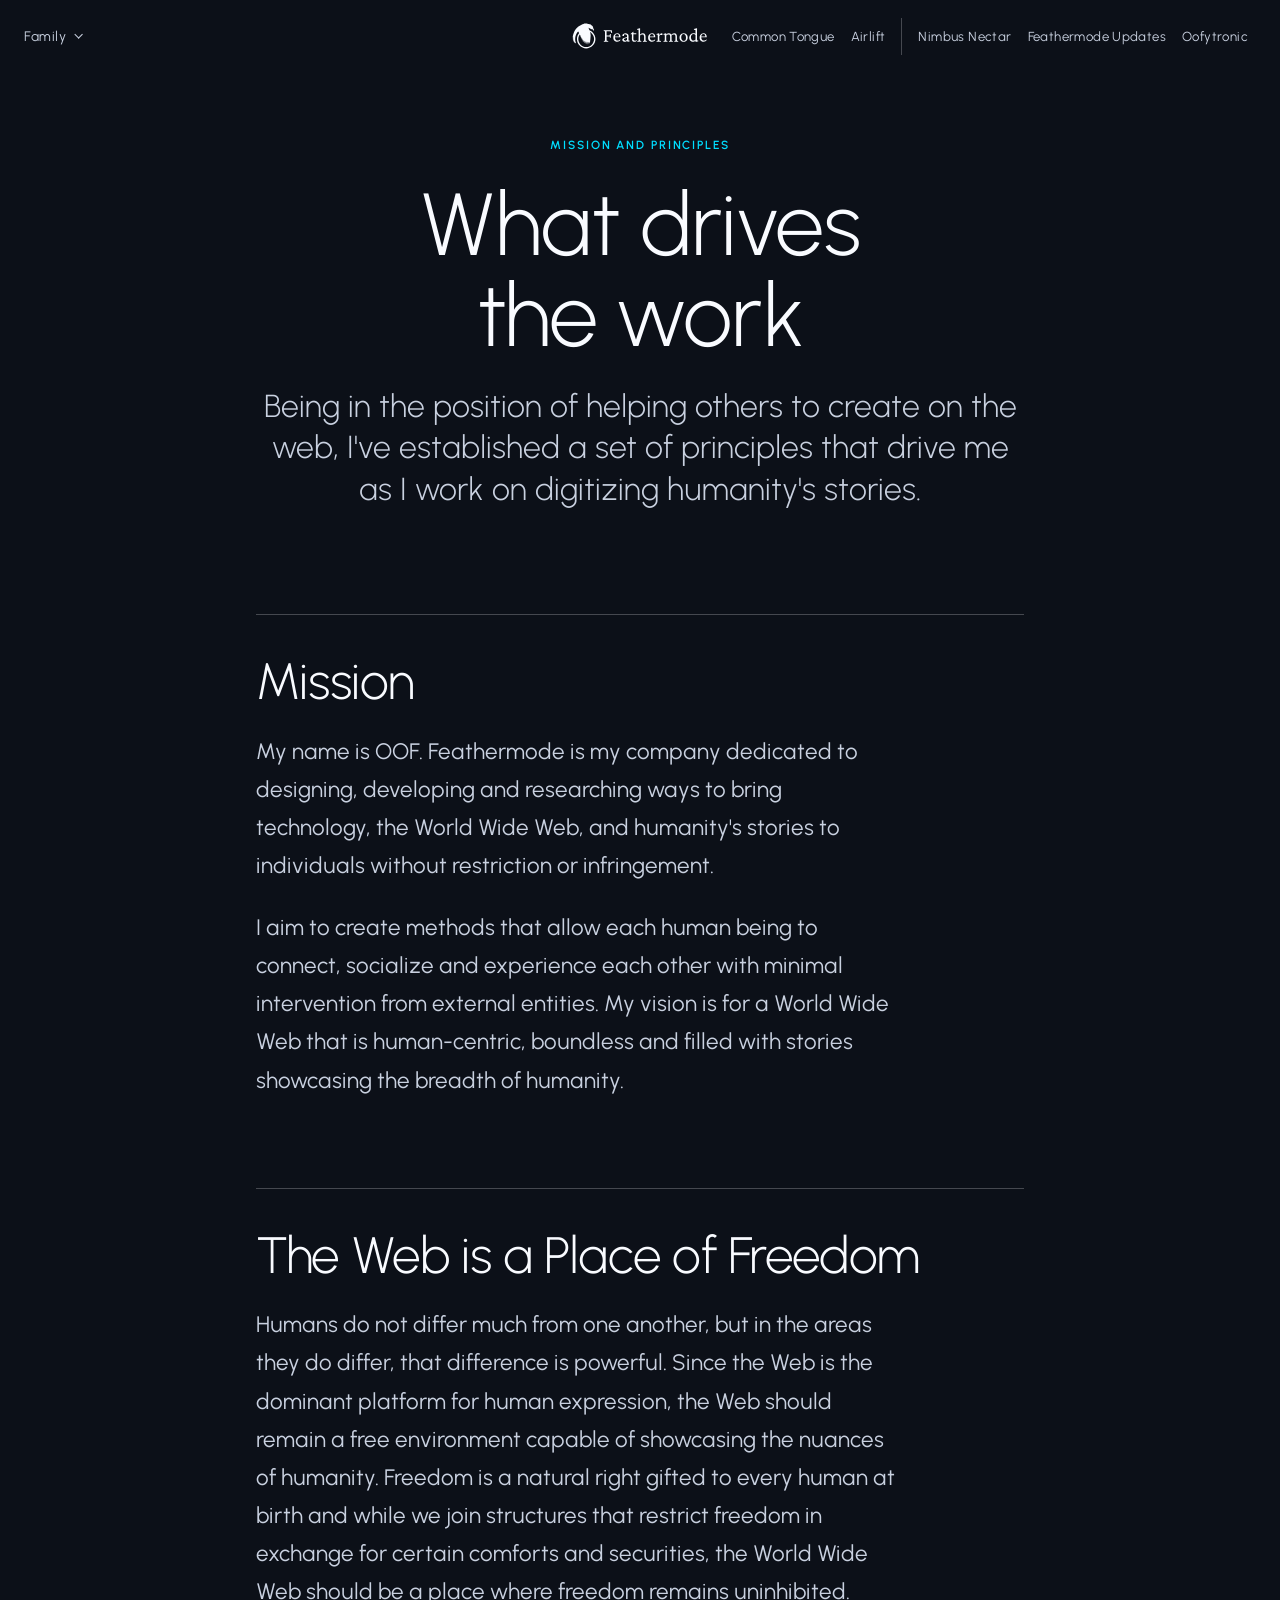
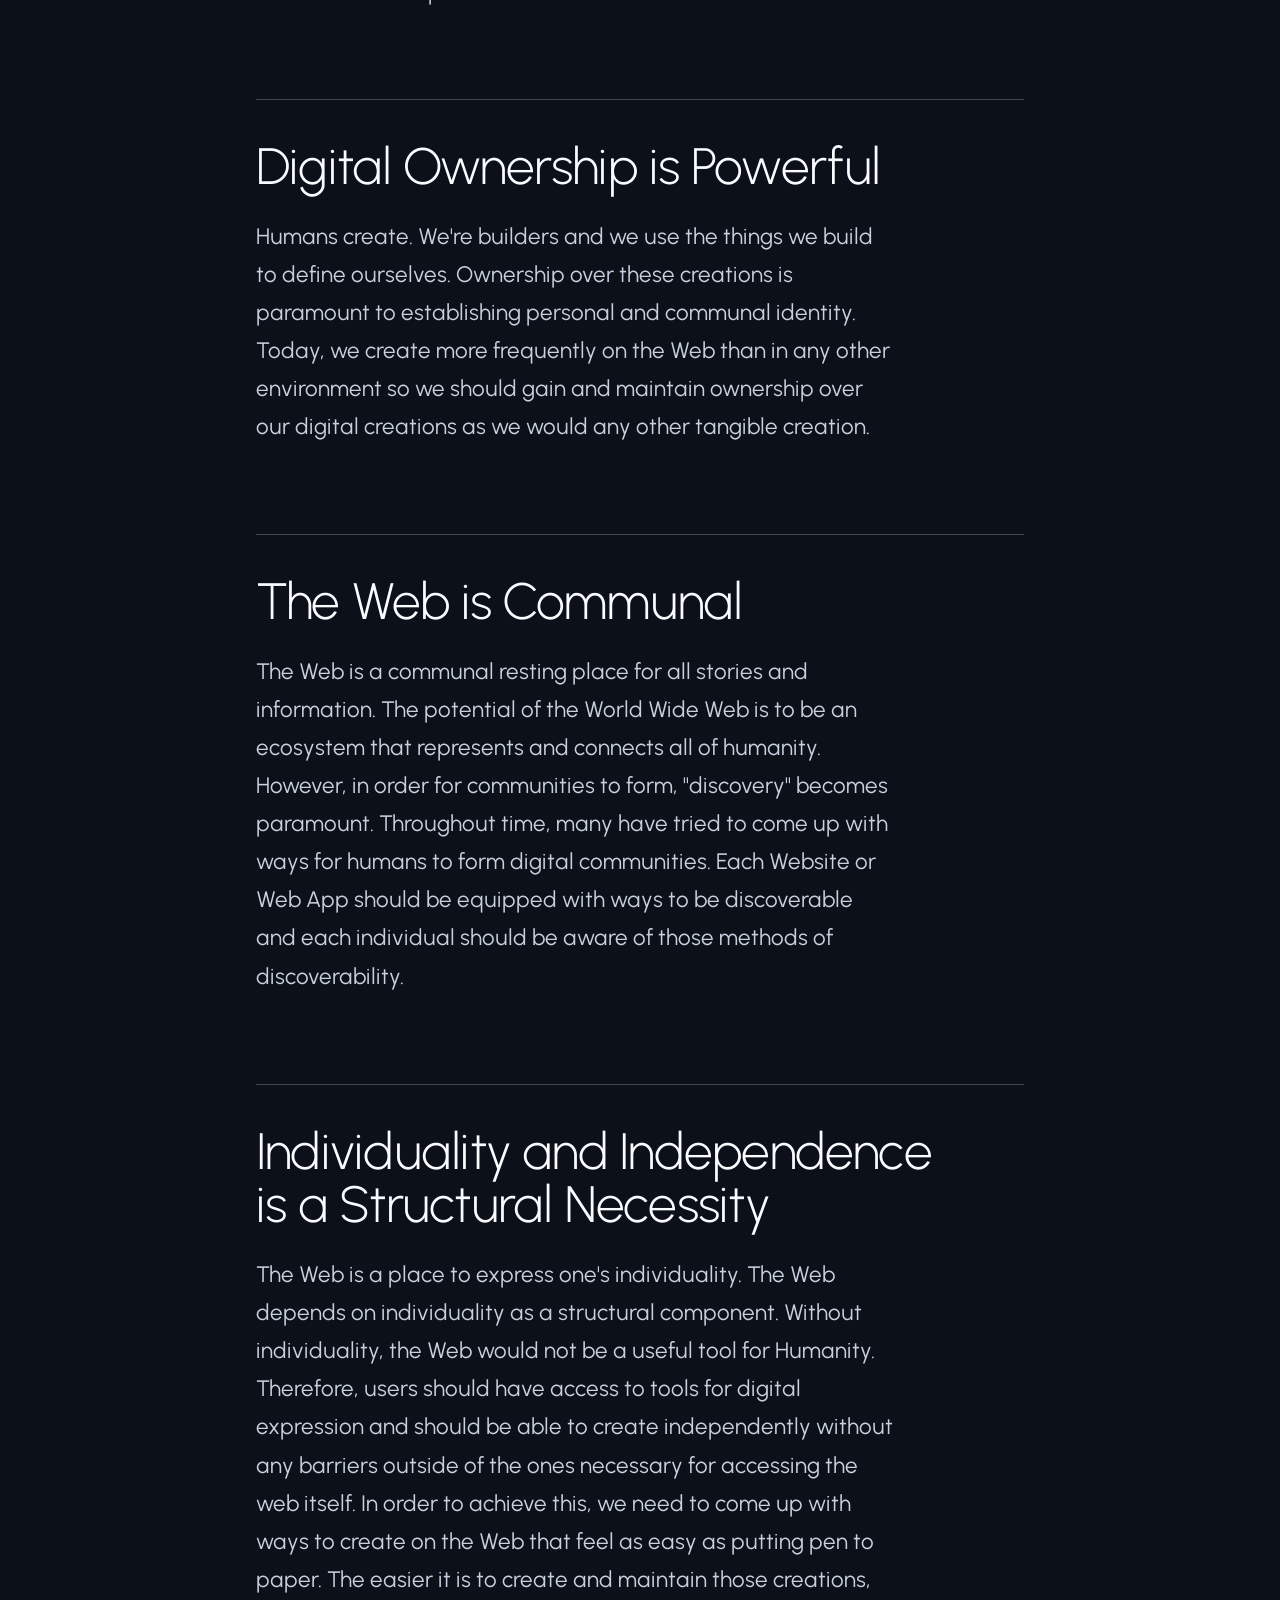
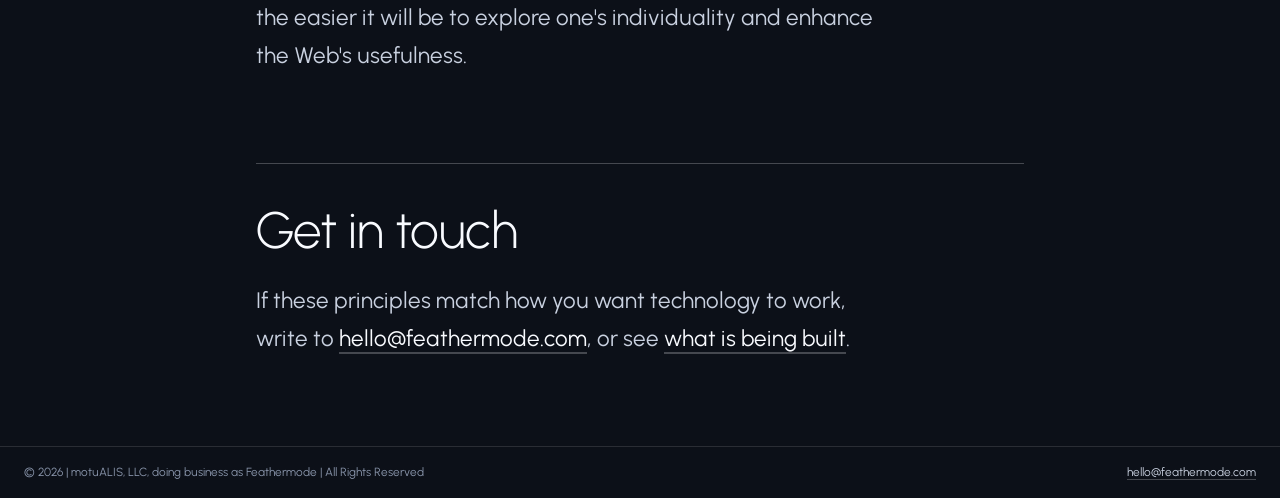
==== commit 43e9a5c0: "Rework the Feathermode home page: logo centre, family left, nav right with a scene per item Hovering" ====
--- a/principles/index.html
+++ b/principles/index.html
@@ -3,7 +3,7 @@
 <head>
   <meta charset="utf-8">
   <meta name="viewport" content="width=device-width, initial-scale=1, viewport-fit=cover">
-  <title>Principles | Feathermode</title>
+  <title>Mission and principles | Feathermode</title>
   <meta name="author" content="Feathermode">
   <meta name="description" content="Feathermode is designing, developing and researching ways to make technology, the World Wide Web, and humanity's stories more accessible and without boundaries.">
   <meta name="keywords" content="digital freedom, peer-to-peer, local-first, decentralized, end-to-end encryption, web technologies">
@@ -20,15 +20,10 @@
   <script src="../js/main.js" defer></script>
 </head>
 <body>
-<div class="progress" aria-hidden="true"></div>
 <a class="skip-link" href="#main">Skip to content</a>
 <header class="site-header">
   <div class="wrap">
-    <a class="wordmark" href="../" data-island="wordmark" data-zone="top-left" data-trigger="scrolled">
-      <span class="wordmark__rest"><span><img class="wordmark__logo" src="../assets/feathermode_logo-light.svg" alt="Feathermode" width="1440" height="272"></span></span>
-      <span class="wordmark__mark"><span><img class="wordmark__icon" src="../assets/feathermode-icon-light.svg" alt="" width="250" height="268"></span></span>
-    </a>
-    <details class="family" data-island="family" data-zone="top-center" data-trigger="scrolled">
+    <details class="family">
       <summary class="family__summary"><span>Family</span><span class="family__chevron" aria-hidden="true"></span></summary>
       <div class="family__panel">
         <p class="family__title">The Feathermode family</p>
@@ -41,12 +36,19 @@
         </ul>
       </div>
     </details>
-    <nav class="island" aria-label="Primary" data-island="nav" data-zone="top-right" data-trigger="scrolled">
-      <div class="island__context" aria-hidden="true"><span></span></div>
-      <ul>
-        <li><a href="../#platforms" data-section="platforms">Platforms</a></li>
-        <li><a href="../principles/" data-section="principles" aria-current="page">Principles</a></li>
-        <li><a href="../#writing" data-section="writing">Writing</a></li>
+    <a class="wordmark" href="../" data-scene="home" aria-label="Feathermode, home">
+      <img class="wordmark__logo" src="../assets/feathermode_logo-light.svg" alt="" width="1440" height="272">
+      <img class="wordmark__icon" src="../assets/feathermode-icon-light.svg" alt="" width="250" height="268">
+    </a>
+    <nav class="site-nav" aria-label="Primary">
+      <ul class="site-nav__group" aria-label="Platforms">
+        <li><a href="../#common-tongue" data-scene="common-tongue">Common Tongue</a></li>
+        <li><a href="../#airlift" data-scene="airlift">Airlift</a></li>
+      </ul>
+      <ul class="site-nav__group" aria-label="Writing">
+        <li><a href="../#nimbus-nectar" data-scene="nimbus-nectar">Nimbus Nectar</a></li>
+        <li><a href="../updates/" data-scene="updates">Feathermode Updates</a></li>
+        <li><a href="https://oofytronic-site.vercel.app" data-scene="oofytronic" target="_blank" rel="noopener">Oofytronic<span class="visually-hidden"> (opens another site)</span></a></li>
       </ul>
     </nav>
   </div>
@@ -54,48 +56,41 @@
 <main id="main">
 <div class="page doc">
   <header class="article__header">
-    <span class="eyebrow">Principles</span>
+    <span class="eyebrow">Mission and principles</span>
     <h1 class="article__title">What drives the work</h1>
     <p class="article__dek">Being in the position of helping others to create on the web, I've established a set of principles that drive me as I work on digitizing humanity's stories.</p>
   </header>
-  <nav class="toc" aria-label="Contents" data-island="contents" data-zone="left" data-trigger="band" data-target="#principles-body" data-dock="flow">
-    <p class="toc__title">On this page</p>
-    <div class="toc__meter" aria-hidden="true"></div>
-    <ol class="toc__list">
-      <li><a href="#freedom">Freedom</a></li>
-      <li><a href="#ownership">Ownership</a></li>
-      <li><a href="#community">Community</a></li>
-      <li><a href="#independence">Independence</a></li>
-    </ol>
-  </nav>
-  <div id="principles-body">
-    <section class="doc__section" data-context="Freedom" aria-labelledby="freedom">
+    <section class="doc__section" aria-labelledby="mission">
+      <h2 id="mission">Mission</h2>
+      <p>My name is OOF. Feathermode is my company dedicated to designing, developing and researching ways to bring technology, the World Wide Web, and humanity's stories to individuals without restriction or infringement.</p>
+      <p>I aim to create methods that allow each human being to connect, socialize and experience each other with minimal intervention from external entities. My vision is for a World Wide Web that is human-centric, boundless and filled with stories showcasing the breadth of humanity.</p>
+    </section>
+    <section class="doc__section" aria-labelledby="freedom">
       <h2 id="freedom">The Web is a Place of Freedom</h2>
       <p>Humans do not differ much from one another, but in the areas they do differ, that difference is powerful. Since the Web is the dominant platform for human expression, the Web should remain a free environment capable of showcasing the nuances of humanity. Freedom is a natural right gifted to every human at birth and while we join structures that restrict freedom in exchange for certain comforts and securities, the World Wide Web should be a place where freedom remains uninhibited.</p>
     </section>
-    <section class="doc__section" data-context="Ownership" aria-labelledby="ownership">
+    <section class="doc__section" aria-labelledby="ownership">
       <h2 id="ownership">Digital Ownership is Powerful</h2>
       <p>Humans create. We're builders and we use the things we build to define ourselves. Ownership over these creations is paramount to establishing personal and communal identity. Today, we create more frequently on the Web than in any other environment so we should gain and maintain ownership over our digital creations as we would any other tangible creation.</p>
     </section>
-    <section class="doc__section" data-context="Community" aria-labelledby="community">
+    <section class="doc__section" aria-labelledby="community">
       <h2 id="community">The Web is Communal</h2>
       <p>The Web is a communal resting place for all stories and information. The potential of the World Wide Web is to be an ecosystem that represents and connects all of humanity. However, in order for communities to form, "discovery" becomes paramount. Throughout time, many have tried to come up with ways for humans to form digital communities. Each Website or Web App should be equipped with ways to be discoverable and each individual should be aware of those methods of discoverability.</p>
     </section>
-    <section class="doc__section" data-context="Independence" aria-labelledby="independence">
+    <section class="doc__section" aria-labelledby="independence">
       <h2 id="independence">Individuality and Independence is a Structural Necessity</h2>
       <p>The Web is a place to express one's individuality. The Web depends on individuality as a structural component. Without individuality, the Web would not be a useful tool for Humanity. Therefore, users should have access to tools for digital expression and should be able to create independently without any barriers outside of the ones necessary for accessing the web itself. In order to achieve this, we need to come up with ways to create on the Web that feel as easy as putting pen to paper. The easier it is to create and maintain those creations, the easier it will be to explore one's individuality and enhance the Web's usefulness.</p>
     </section>
-    <section class="doc__section" data-context="Contact" aria-labelledby="work">
+    <section class="doc__section" aria-labelledby="work">
       <h2 id="work">Get in touch</h2>
-      <p>If these principles match how you want technology to work, write to <a href="mailto:hello@motualis.com">hello@motualis.com</a>, or see <a href="../#platforms">what is being built</a>.</p>
+      <p>If these principles match how you want technology to work, write to <a href="mailto:hello@feathermode.com">hello@feathermode.com</a>, or see <a href="../">what is being built</a>.</p>
     </section>
-  </div>
 </div>
 </main>
 <footer class="site-footer">
   <div class="wrap">
     <p>&copy; <span data-year>2026</span> | motuALIS, LLC, doing business as Feathermode | All Rights Reserved</p>
-    <button type="button" class="motion-toggle" data-motion-toggle aria-pressed="false" hidden>Reduce motion</button>
+    <p><a href="mailto:hello@feathermode.com">hello@feathermode.com</a></p>
   </div>
 </footer>
 </body>
--- a/css/style.css
+++ b/css/style.css
@@ -16,13 +16,9 @@
 *, *::before, *::after { box-sizing: border-box; }
 html { color-scheme: dark; scroll-behavior: smooth; }
 body {
-  margin: 0;
-  min-height: 100vh;
-  font-family: var(--font-ui);
-  font-size: var(--step-0);
-  line-height: 1.6;
-  color: var(--text);
-  background: var(--bg);
+  margin: 0; min-height: 100vh;
+  font-family: var(--font-ui); font-size: var(--step-0); line-height: 1.6;
+  color: var(--text); background: var(--bg);
   -webkit-font-smoothing: antialiased;
 }
 img, svg { max-width: 100%; display: block; }
@@ -31,188 +27,21 @@
 :focus-visible { outline: 1px solid var(--accent); outline-offset: 4px; }
 ::selection { background: var(--violet-500); color: var(--light-100); }
 h1, h2, h3, p { margin: 0; }
-h1, h2, h3 { text-wrap: balance; }
-
-/* ---------- Corners ----------
-   Slightly rounded: --radius for small things, --radius-lg for larger boxes. Borders are real borders
-   whose colour comes from --edge, so hover and focus states only change that one property. */
-@property --edge { syntax: "<color>"; inherits: true; initial-value: transparent; }
-
-:where(.card, .toc, .framed, .button, .principle, .wordmark, .island, .family__summary) { border-radius: var(--radius); }
-:where(.card, .toc, .principle, .framed--lg, .family__panel) { border-radius: var(--radius-lg); }
-.framed, .button, .principle { position: relative; border: 1px solid var(--edge); --edge: var(--hairline-strong); }
+h1, h2, h3 { text-wrap: balance; font-family: var(--font-display); font-weight: 300; letter-spacing: -0.015em; }
+h1:focus, h2:focus { outline: none; }
+ul { margin: 0; padding: 0; list-style: none; }
 
 .wrap { width: min(100% - 2 * var(--space-4), var(--wrap)); margin-inline: auto; }
 .visually-hidden { position: absolute; width: 1px; height: 1px; overflow: hidden; clip-path: inset(50%); white-space: nowrap; }
 .skip-link { position: absolute; left: var(--space-3); top: -4rem; background: var(--accent); color: var(--slate-950); padding: var(--space-2) var(--space-3); z-index: 60; }
 .skip-link:focus { top: var(--space-3); }
-
-.eyebrow {
-  font-size: var(--step--2); font-weight: 500;
-  letter-spacing: var(--track-caps); text-transform: uppercase;
-  color: var(--accent);
-}
-
-/* ---------- Zones ----------
-   Where islands live. An island only names its zone (data-zone); placement is defined here, once.
-
-     top-left   header, left edge      top-right  header, right edge (bottom pill on phones)
-     left       left gutter, 70rem up  (in flow below that)
-     right      right gutter, 70rem up (bottom pill below that); data-anchor="middle" centres it vertically
-
-   Floating zones act only in dynamic mode, and only on islands that carry data-dock.
-   One island per zone is visible at a time: triggers are mutually exclusive on any given page. */
-.site-header [data-zone="top-left"] { grid-column: 1; justify-self: start; }
-.site-header [data-zone="top-center"] { grid-column: 2; justify-self: center; }
-.site-header [data-zone="top-right"] { grid-column: 3; justify-self: end; }
-
-html[data-motion="full"] { --zone-lift: 0px; }
-@media (max-width: 40rem) {
-  html[data-motion="full"] { --zone-lift: calc(var(--island-h) + var(--space-3)); } /* the nav owns the very bottom */
-}
-
-/* Gutter presentation (left, right) */
-@media (min-width: 70rem) {
-  html[data-motion="full"] :is([data-zone="left"], [data-zone="right"])[data-dock] {
-    position: fixed; z-index: 35; margin: 0; width: var(--zone-w); top: var(--zone-top);
-    border: 1px solid var(--edge); --edge: var(--hairline-strong);
-    background: color-mix(in srgb, var(--bg) 88%, transparent);
-    -webkit-backdrop-filter: blur(14px); backdrop-filter: blur(14px);
-    transition: opacity var(--speed) var(--ease), transform var(--speed) var(--ease), visibility var(--speed);
-  }
-  html[data-motion="full"] [data-zone="left"][data-dock] { left: var(--zone-edge); --zone-away: translateX(-0.75rem); }
-  html[data-motion="full"] [data-zone="right"][data-dock] { right: var(--zone-edge); --zone-away: translateX(0.75rem); }
-  html[data-motion="full"] [data-zone][data-dock][data-anchor="middle"] { top: 0; bottom: 0; margin-block: auto; height: fit-content; }
-  html[data-motion="full"] :is([data-zone="left"], [data-zone="right"])[data-dock="away"] { opacity: 0; visibility: hidden; transform: var(--zone-away); }
-}
-
-/* Compact presentation: right becomes a bottom pill; left stays in flow */
-@media (max-width: 69.99rem) {
-  html[data-motion="full"] [data-zone="right"][data-dock] {
-    position: fixed; z-index: 35; margin: 0 auto; left: 0; right: 0; top: auto; width: fit-content;
-    max-width: calc(100vw - 2 * var(--space-3));
-    bottom: calc(var(--space-3) + env(safe-area-inset-bottom) + var(--zone-lift));
-    border: 1px solid var(--edge); --edge: var(--hairline-strong);
-    background: color-mix(in srgb, var(--bg) 88%, transparent);
-    -webkit-backdrop-filter: blur(14px); backdrop-filter: blur(14px);
-    transition: opacity var(--speed) var(--ease), transform var(--speed) var(--ease), visibility var(--speed);
-  }
-  html[data-motion="full"] [data-zone="right"][data-dock="away"] { opacity: 0; visibility: hidden; transform: translateY(0.5rem); }
-}
-
-/* The header carries three islands; below 52rem the nav drops its context label to make room.
-   (.island .island__context is more specific than the base rule further down, which would otherwise win.) */
-@media (max-width: 52rem) { .island .island__context { display: none; } }
-
-/* Header zones */
-@media (max-width: 40rem) {
-  html[data-motion="full"] [data-zone="top-right"] {
-    position: fixed; margin: 0 auto; left: 0; right: 0; width: fit-content; max-width: calc(100vw - 2 * var(--space-3));
-    bottom: calc(var(--space-3) + env(safe-area-inset-bottom));
-    --edge: var(--hairline-strong); padding: var(--space-1);
-    background: color-mix(in srgb, var(--bg) 88%, transparent);
-    -webkit-backdrop-filter: blur(14px); backdrop-filter: blur(14px);
-  }
-  html[data-motion="full"] { scroll-padding-bottom: 6rem; }
-  html[data-motion="full"] body { padding-bottom: 5rem; }
-}
-/* ---------- Header ----------
-   Baseline: a static header (no JS, or motion reduced).
-   Enhancement: html[data-motion="full"] turns the wordmark and nav into
-   floating "islands" that respond to scroll (state set in js/main.js). */
-.site-header { border-bottom: 1px solid var(--hairline); }
-.site-header .wrap {
-  display: grid; grid-template-columns: minmax(max-content, 1fr) auto minmax(max-content, 1fr); align-items: center; gap: var(--space-4);
-  padding-block: var(--space-3);
-}
-
-.wordmark {
-  display: inline-flex; align-items: center;
-  height: var(--island-h);
-  text-decoration: none;
-  position: relative; border: 1px solid var(--edge); --edge: transparent;
-}
-.wordmark:focus-visible { outline-offset: -4px; }
-.wordmark__rest, .wordmark__mark { display: inline-grid; grid-template-columns: 1fr; }
-.wordmark__rest > span, .wordmark__mark > span { overflow: hidden; min-width: 0; display: block; }
-.wordmark__mark { grid-template-columns: 0fr; }
-.wordmark__logo { height: 1.6rem; width: auto; max-width: none; }
-.wordmark__icon { height: 1.35rem; width: auto; max-width: none; }
-
-.island { position: relative; display: flex; align-items: center; border: 1px solid var(--edge); --edge: transparent; }
-.island__context { display: grid; grid-template-columns: 0fr; visibility: hidden; margin: 0; }
-.island__context > span {
-  overflow: hidden; min-width: 0; max-width: min(18rem, 46vw);
-  white-space: nowrap; text-overflow: ellipsis;
-  font-size: var(--step--2); font-weight: 500; letter-spacing: var(--track-caps); text-transform: uppercase;
-  color: var(--accent);
-  padding: var(--space-2) var(--space-3) var(--space-2) 0; margin-left: var(--space-3); margin-right: var(--space-2);
-  border-right: 1px solid var(--hairline-strong);
-}
-.island ul { list-style: none; display: flex; gap: var(--space-1); margin: 0; padding: 0; }
-.island li a {
-  display: block; padding: var(--space-2) var(--space-3);
-  font-size: var(--step--1); letter-spacing: 0.04em; color: var(--text-soft);
-  text-decoration: none; transition: color var(--speed), background var(--speed);
-}
-.island li a:hover { color: var(--text); }
-.island li a:focus-visible { outline-offset: -3px; }
-.island li a[aria-current] { color: var(--accent); background: color-mix(in srgb, var(--accent) 12%, transparent); }
-
-/* Dynamic mode */
-html[data-motion="full"] { scroll-padding-top: calc(var(--header-h) + var(--space-3)); }
-html[data-motion="full"] .site-header {
-  position: fixed; inset: 0 0 auto 0; z-index: 40;
-  border-bottom: 0; pointer-events: none;
-}
-html[data-motion="full"] .site-header .wrap > * { pointer-events: auto; }
-html[data-motion="full"] main { padding-top: var(--header-h); }
-
-html[data-motion="full"] .wordmark,
-html[data-motion="full"] .island,
-html[data-motion="full"] .wordmark__rest,
-html[data-motion="full"] .wordmark__mark,
-html[data-motion="full"] .island__context {
-  transition:
-    background var(--speed) var(--ease), border-color var(--speed) var(--ease),
-    padding var(--speed) var(--ease), letter-spacing var(--speed) var(--ease),
-    grid-template-columns var(--speed) var(--ease), visibility var(--speed);
-}
-html[data-motion="full"][data-scrolled] .wordmark {
-  min-width: var(--island-h); justify-content: center; letter-spacing: 0;
-  --edge: var(--hairline-strong);
-  background: color-mix(in srgb, var(--bg) 88%, transparent);
-  -webkit-backdrop-filter: blur(14px); backdrop-filter: blur(14px);
-}
-html[data-motion="full"][data-scrolled] .wordmark__rest { grid-template-columns: 0fr; }
-html[data-motion="full"][data-scrolled] .wordmark__mark { grid-template-columns: 1fr; }
-html[data-motion="full"][data-scrolled] .island {
-  padding: var(--space-1);
-  --edge: var(--hairline-strong);
-  background: color-mix(in srgb, var(--bg) 88%, transparent);
-  -webkit-backdrop-filter: blur(14px); backdrop-filter: blur(14px);
-}
-html[data-motion="full"][data-scrolled][data-context-open] .island__context { grid-template-columns: 1fr; visibility: visible; }
-
-@supports not (backdrop-filter: blur(1px)) {
-  html[data-motion="full"][data-scrolled] .wordmark,
-  html[data-motion="full"][data-scrolled] .island,
-  html[data-motion="full"] [data-zone][data-dock] { background: var(--bg); }
-}
-
-@media (prefers-reduced-motion: reduce), (update: slow) {
-  html { scroll-behavior: auto; }
-  * { transition: none !important; }
-}
-html[data-motion="reduced"] { scroll-behavior: auto; }
-html[data-motion="reduced"] * { transition: none !important; }
-
-
-
-/* ---------- Type ---------- */
-h1, h2, h3 { font-family: var(--font-display); font-weight: 300; letter-spacing: -0.015em; }
+.eyebrow { font-size: var(--step--2); font-weight: 600; letter-spacing: var(--track-caps); text-transform: uppercase; color: var(--accent); }
 .gradient-text { background: var(--brand-gradient); -webkit-background-clip: text; background-clip: text; color: transparent; -webkit-text-fill-color: transparent; }
 @media (forced-colors: active) { .gradient-text { background: none; -webkit-text-fill-color: currentColor; color: CanvasText; } }
+
+/* ---------- Corners: slightly rounded; the border colour is --edge so states change one property ---------- */
+@property --edge { syntax: "<color>"; inherits: true; initial-value: transparent; }
+.framed, .button { position: relative; border: 1px solid var(--edge); --edge: var(--hairline-strong); border-radius: var(--radius); }
 
 /* ---------- Buttons ---------- */
 .button {
@@ -225,389 +54,174 @@
 .button--primary:hover { color: var(--slate-950); filter: brightness(1.1) saturate(1.1); }
 .button:focus-visible { outline-offset: -4px; outline-color: currentColor; }
 
-/* ---------- Family island ----------
-   Lists every member of the motuALIS family and marks the current one. A <details>, so it works with no
-   JavaScript; js/main.js only adds close-on-outside-click and Escape. Zone: top-center. */
+/* ---------- Header: family (left), logo (centre), nav (right) ---------- */
+.site-header { position: relative; z-index: 40; }
+.site-header .wrap {
+  display: grid; grid-template-columns: 1fr auto 1fr; align-items: center; gap: var(--space-3);
+  height: var(--header-h);
+}
+.site-header .family { justify-self: start; }
+.site-header .site-nav { justify-self: end; }
+
+/* The logo: the full lockup, or just the mark (no box) once another scene is showing */
+.wordmark { display: grid; place-items: center; text-decoration: none; }
+.wordmark > img { grid-area: 1 / 1; transition: opacity var(--speed) var(--ease); }
+.wordmark__logo { height: 1.6rem; width: auto; }
+.wordmark__icon { height: 1.6rem; width: auto; opacity: 0; }
+.wordmark:focus-visible { outline-offset: 6px; }
+html[data-scene]:not([data-scene="home"]) .wordmark__logo { opacity: 0; }
+html[data-scene]:not([data-scene="home"]) .wordmark__icon { opacity: 1; }
+
+/* Nav: platforms and writing, as two groups */
+.site-nav { display: flex; align-items: center; }
+.site-nav__group { display: flex; align-items: center; }
+.site-nav__group + .site-nav__group { margin-left: var(--space-2); padding-left: var(--space-2); border-left: 1px solid var(--hairline-strong); }
+.site-nav a {
+  display: block; padding: var(--space-2) 0.5rem; white-space: nowrap;
+  font-size: 0.82rem; letter-spacing: 0.03em; text-decoration: none; color: var(--text-soft);
+  border-radius: var(--radius); transition: color var(--speed), background var(--speed) var(--ease);
+}
+.site-nav a:hover, .site-nav a:focus-visible { color: var(--text); background: color-mix(in srgb, var(--light-100) 8%, transparent); }
+.site-nav a[aria-current] { color: var(--accent); }
+.site-nav a:focus-visible { outline-offset: -2px; }
+
+/* Below 78rem the nav no longer fits beside the logo, so it becomes a bar along the bottom */
+@media (max-width: 78rem) {
+  .site-header .site-nav {
+    justify-self: stretch; position: fixed; z-index: 45; inset: auto 0 0 0; flex-direction: column; align-items: center; gap: 2px;
+    padding: var(--space-2) var(--space-3) calc(var(--space-2) + env(safe-area-inset-bottom));
+    background: color-mix(in srgb, var(--bg) 90%, transparent); border-top: 1px solid var(--hairline-strong);
+    -webkit-backdrop-filter: blur(14px); backdrop-filter: blur(14px);
+  }
+  .site-nav__group { flex-wrap: wrap; justify-content: center; }
+  .site-nav__group + .site-nav__group { margin: 0; padding: 0; border: 0; }
+  .site-nav a { padding: var(--space-2) 0.45rem; }
+  body { padding-bottom: var(--bar-h); }
+}
+@media (max-width: 23rem) { .site-nav a { padding-inline: 0.35rem; font-size: 0.78rem; } }
+/* Short landscape screens: one slim row for the nav, a slimmer header, no footer line */
+@media (max-width: 78rem) and (max-height: 34rem) {
+  :root { --header-h: 3.25rem; --bar-h: 3.25rem; }
+  .site-header .site-nav { flex-direction: row; justify-content: center; padding-block: 0.25rem; }
+  .site-nav__group + .site-nav__group { margin-left: var(--space-2); padding-left: var(--space-2); border-left: 1px solid var(--hairline-strong); }
+  .site-footer { display: none; }
+}
+
+/* ---------- Family dropdown: a native <details>; the script only closes it on outside click / Escape ---------- */
 .family { position: relative; --family-w: min(21rem, calc(100vw - 2 * var(--space-3))); }
 .family__summary {
   list-style: none; display: inline-flex; align-items: center; gap: var(--space-2);
-  height: var(--island-h); padding: 0 var(--space-3); cursor: pointer;
+  height: 2.75rem; padding: 0 var(--space-3) 0 0; cursor: pointer;
   font-size: var(--step--1); letter-spacing: 0.04em; color: var(--text-soft);
-  position: relative; border: 1px solid var(--edge); --edge: transparent;
-  transition: color var(--speed), background var(--speed) var(--ease);
+  transition: color var(--speed);
 }
 .family__summary::-webkit-details-marker { display: none; }
 .family__summary:hover, .family[open] > .family__summary { color: var(--text); }
-.family__summary:focus-visible { outline-offset: -3px; }
+.family__summary:focus-visible { outline-offset: 0; }
 .family__chevron { width: 0.4rem; height: 0.4rem; border-right: 1px solid currentColor; border-bottom: 1px solid currentColor; transform: rotate(45deg) translateY(-2px); transition: transform var(--speed) var(--ease); }
 .family[open] .family__chevron { transform: rotate(225deg) translateY(-2px); }
-html[data-motion="full"][data-scrolled] .family__summary {
-  --edge: var(--hairline-strong);
-  background: color-mix(in srgb, var(--bg) 88%, transparent);
-  -webkit-backdrop-filter: blur(14px); backdrop-filter: blur(14px);
-}
 .family__panel {
-  position: absolute; z-index: 45; top: calc(100% + var(--space-2)); left: 50%; margin-left: calc(var(--family-w) / -2); width: var(--family-w);
-  padding: var(--space-2); background: var(--surface); border: 1px solid var(--edge); --edge: var(--hairline-strong);
-}
-.family__title { font-size: var(--step--2); font-weight: 500; letter-spacing: var(--track-caps); text-transform: uppercase; color: var(--accent); padding: var(--space-2) var(--space-3); margin: 0; }
-.family__list { list-style: none; margin: 0; padding: 0; display: grid; gap: 2px; }
-.family__item { display: grid; gap: 2px; padding: var(--space-2) var(--space-3); color: var(--text-soft); text-decoration: none; }
+  position: absolute; z-index: 45; top: calc(100% + var(--space-2)); left: 0; width: var(--family-w);
+  padding: var(--space-2); background: var(--surface); border: 1px solid var(--hairline-strong); border-radius: var(--radius-lg);
+}
+.family__title { font-size: var(--step--2); font-weight: 500; letter-spacing: var(--track-caps); text-transform: uppercase; color: var(--accent); padding: var(--space-2) var(--space-3); }
+.family__list { display: grid; gap: 2px; }
+.family__item { display: grid; gap: 2px; padding: var(--space-2) var(--space-3); color: var(--text-soft); text-decoration: none; border-radius: var(--radius); }
 a.family__item:hover, a.family__item:focus-visible { background: var(--surface-hover); color: var(--text); }
 a.family__item:focus-visible { outline-offset: -3px; }
 .family__name { font-family: var(--font-display); font-size: var(--step-1); line-height: 1.2; color: var(--text); }
 .family__meta { font-size: var(--step--2); letter-spacing: var(--track-caps); text-transform: uppercase; color: var(--text-muted); }
 .family__item[aria-current] { background: color-mix(in srgb, var(--accent) 12%, transparent); }
 .family__item[aria-current] .family__meta { color: var(--accent); }
-.family__item--soon .family__name { color: var(--text-soft); }
-
-/* ---------- Hero ---------- */
-.hero { position: relative; overflow: hidden; display: grid; align-content: center; min-height: min(86svh, 52rem); padding-block: var(--space-7) var(--space-6); text-align: center; }
-.hero__glow {
-  position: absolute; inset: 0; z-index: 0; pointer-events: none;
-  background:
-    radial-gradient(60% 55% at 50% -5%, color-mix(in srgb, var(--violet-500) 38%, transparent), transparent 72%),
-    radial-gradient(45% 45% at 88% 18%, color-mix(in srgb, var(--blue-500) 26%, transparent), transparent 70%),
-    radial-gradient(40% 40% at 12% 30%, color-mix(in srgb, var(--cyan-400) 14%, transparent), transparent 70%);
-  mask-image: linear-gradient(#000 40%, transparent);
-  -webkit-mask-image: linear-gradient(#000 40%, transparent);
-}
-.hero .scene__body { position: relative; z-index: 1; }
-/* Dynamic mode: the header floats, so let the glow run up under it */
-html[data-motion="full"] main { padding-top: 0; }
-html[data-motion="full"] .hero { padding-top: calc(var(--space-7) + var(--header-h)); }
-.hero h1 { font-size: var(--step-4); line-height: 1.02; max-width: 22ch; margin: var(--space-3) auto var(--space-4); font-weight: 300; }
-.hero p.lede { max-width: 40rem; margin-inline: auto; color: var(--text-soft); font-size: var(--step-1); }
-.hero__actions { display: flex; flex-wrap: wrap; justify-content: center; gap: var(--space-3); margin-top: var(--space-5); }
-
-/* ---------- Sections on the home page ---------- */
-.section { padding: var(--section-space) var(--gutter) 0; }
-.section__head { border-top: 1px solid var(--hairline-strong); padding-top: var(--space-4); margin-bottom: var(--space-5); display: flex; flex-wrap: wrap; align-items: baseline; justify-content: space-between; gap: var(--space-2) var(--space-4); }
-.section__head h2 { font-size: var(--step-3); }
-.section__head .eyebrow { align-self: center; }
-.more { font-size: var(--step--1); color: var(--text-soft); text-decoration: none; letter-spacing: 0.04em; }
-.more:hover { color: var(--accent); }
-html[data-motion="full"] .section { min-height: 60svh; }
-.mission p { color: var(--text-soft); font-size: var(--step-1); max-width: 46rem; margin-bottom: var(--space-4); }
-.mission .mission__lede { font-family: var(--font-display); font-weight: 300; font-size: var(--step-2); line-height: 1.3; color: var(--text); }
-
-/* Services: cards */
-.card-grid { list-style: none; margin: 0; padding: 0; display: grid; gap: var(--space-4); grid-template-columns: 1fr; }
-@media (min-width: 40rem) {
-  .card-grid { grid-template-columns: repeat(2, minmax(0, 1fr)); }
-  .card-grid > li:last-child:nth-child(odd) { grid-column: 1 / -1; } /* an odd card closes the grid as a full-width row */
-}
-.card { position: relative; height: 100%; display: flex; flex-direction: column; gap: var(--space-3); padding: var(--space-5); background: var(--surface); border: 1px solid var(--edge); --edge: var(--hairline); transition: border-color var(--speed) var(--ease), background var(--speed) var(--ease); }
-.card:hover, .card:focus-within { --edge: var(--accent); background: var(--surface-hover); }
-.card__top { display: flex; justify-content: space-between; align-items: baseline; gap: var(--space-3); }
-.card__tag { font-size: var(--step--2); font-weight: 600; letter-spacing: var(--track-caps); text-transform: uppercase; color: var(--accent); }
-.card__index { font-family: var(--font-display); font-weight: 300; font-size: var(--step-1); color: var(--text-muted); font-variant-numeric: lining-nums; }
-.card__title { font-size: var(--step-2); line-height: 1.12; font-weight: 400; }
-.card__excerpt { color: var(--text-soft); flex: 1; }
-
-/* Platforms: one featured card, then the rest */
-.card-grid--stack { grid-template-columns: 1fr; }
-@media (min-width: 40rem) { .card-grid--stack { grid-template-columns: 1fr; } }
-.card--featured { padding: var(--space-6) var(--space-5); }
-.card--featured .card__title { font-size: var(--step-4); line-height: 1; font-weight: 300; }
-.card--featured .card__excerpt { font-size: var(--step-1); max-width: 44rem; flex: 0 0 auto; }
-.card__excerpt { max-width: 44rem; }
-.card__tags { list-style: none; display: flex; flex-wrap: wrap; gap: var(--space-2); padding: 0; margin: 0; }
-.card__tags li { font-size: var(--step--1); color: var(--text-soft); border: 1px solid var(--hairline-strong); border-radius: var(--radius); padding: 0.1rem var(--space-2); }
-.card__note { font-size: var(--step--1); color: var(--text-muted); max-width: 44rem; font-style: italic; }
-.card__meta { font-size: var(--step--1); color: var(--text-muted); border-top: 1px solid var(--hairline); padding-top: var(--space-3); }
-.status { display: inline-flex; align-items: center; gap: var(--space-2); font-size: var(--step--2); font-weight: 600; letter-spacing: var(--track-caps); text-transform: uppercase; color: var(--text-soft); }
+
+/* ---------- Scenes ----------
+   Baseline (no JavaScript): the scenes are ordinary stacked sections.
+   Enhanced (html[data-scenes]): one screen that never scrolls; all scenes sit in the same cell and the
+   one named by html[data-scene] is shown. js/main.js picks it from hover, focus and clicks on the nav. */
+.scene { display: grid; place-items: center; text-align: center; padding: var(--space-6) var(--space-4); }
+.scene__body { width: min(100%, 52rem); display: grid; justify-items: center; gap: var(--space-3); }
+.scene__kicker { display: flex; flex-wrap: wrap; justify-content: center; align-items: center; gap: var(--space-2) var(--space-4); font-size: var(--step--2); font-weight: 600; letter-spacing: var(--track-caps); text-transform: uppercase; color: var(--accent); }
+.scene h1, .scene h2 { font-size: min(var(--step-4), 9.5vh); line-height: 1.02; max-width: 18ch; }
+.scene--home h1 { max-width: 20ch; }
+.scene__lede { max-width: 40rem; color: var(--text-soft); font-size: var(--step-1); }
+.scene__note { max-width: 38rem; color: var(--text-muted); font-size: var(--step--1); }
+.scene__tags { display: flex; flex-wrap: wrap; justify-content: center; gap: var(--space-2); }
+.scene__tags li { font-size: var(--step--1); color: var(--text-soft); border: 1px solid var(--hairline-strong); border-radius: var(--radius); padding: 0.1rem var(--space-2); }
+.scene__cta { margin-top: var(--space-3); }
+.scene__soon { font-size: var(--step--1); color: var(--text-muted); letter-spacing: 0.06em; }
+.scene__hint { font-size: var(--step--2); letter-spacing: var(--track-caps); text-transform: uppercase; color: var(--text-muted); }
+.hint--touch { display: none; }
+@media (hover: none) { .hint--hover { display: none; } .hint--touch { display: inline; } }
+
+.status { display: inline-flex; align-items: center; gap: var(--space-2); color: var(--text-soft); }
 .status::before { content: ""; width: 0.5rem; height: 0.5rem; border-radius: 50%; background: var(--slate-400); }
 .status[data-status="exploration"] { color: var(--accent); }
 .status[data-status="exploration"]::before { background: var(--accent); }
 .status[data-status="in-development"]::before { background: var(--blue-500); }
-.status[data-status="private-preview"] { color: var(--accent); }
-.status[data-status="private-preview"]::before { background: var(--accent); }
-.card__meta a { color: var(--text-soft); }
-.card__meta a:hover { color: var(--accent); }
-
-/* Principles: boxes (title + opening line; full text on its own page) */
-.principles { list-style: none; display: grid; gap: var(--space-3); grid-template-columns: repeat(auto-fit, minmax(min(100%, 16rem), 1fr)); margin: 0; padding: 0; }
-.principle { padding: var(--space-4); background: var(--surface); }
-.principle__n { font-family: var(--font-display); font-weight: 300; font-size: var(--step-2); color: var(--accent); display: block; }
-.principle h3 { font-size: var(--step-1); font-weight: 500; letter-spacing: 0; margin: var(--space-2) 0; color: var(--text); }
-.principle p { font-size: var(--step--1); line-height: 1.6; color: var(--text-soft); }
-
-/* Divisions: whole-row links */
-.project-rows { list-style: none; margin: 0; padding: 0; border-top: 1px solid var(--hairline); }
-.project-row { position: relative; display: grid; gap: var(--space-2) var(--space-5); padding: var(--space-5) var(--space-3); border-bottom: 1px solid var(--hairline); transition: background var(--speed) var(--ease); }
-@media (min-width: 52rem) { .project-row { grid-template-columns: 1fr auto; align-items: center; } }
-.project-row:hover, .project-row:focus-within { background: var(--surface-hover); }
-.project-row__name { font-size: var(--step-3); line-height: 1.05; margin-bottom: var(--space-1); }
-.project-row__name a { text-decoration: none; transition: color var(--speed); }
-.project-row__name a::after { content: ""; position: absolute; inset: 0; }
-.project-row:hover .project-row__name a, .project-row:focus-within .project-row__name a { color: var(--accent); }
-.project-row__blurb { color: var(--text-soft); max-width: 46ch; }
-.project-row__meta { display: grid; gap: var(--space-1); font-size: var(--step--1); color: var(--text-muted); }
-@media (min-width: 52rem) { .project-row__meta { text-align: right; justify-items: end; } }
-.kind { font-size: var(--step--2); font-weight: 600; letter-spacing: var(--track-caps); text-transform: uppercase; color: var(--accent); }
-
-/* Contact */
-.contact__email { display: inline-block; font-family: var(--font-display); font-weight: 300; font-size: var(--step-4); line-height: 1.1; text-decoration: none; overflow-wrap: anywhere; }
-.contact__email:hover { color: var(--accent); }
-.contact p { color: var(--text-soft); font-size: var(--step-1); max-width: 40rem; margin-bottom: var(--space-4); }
-html[data-motion="full"] .contact { min-height: 70svh; }
-
-/* ---------- Pages with a contents island ---------- */
-.page { width: min(100% - 2 * var(--space-4), var(--measure-wide)); margin-inline: auto; padding-bottom: var(--section-space); }
-@media (min-width: 70rem) { .page { width: min(var(--measure-wide), 100% - 2 * (var(--zone-w) + var(--space-5))); } }
-.article__header { text-align: center; max-width: 48rem; margin: 0 auto var(--space-6); padding-top: var(--space-6); }
-html[data-motion="full"] .article__header { display: grid; align-content: center; min-height: min(62svh, 36rem); margin-bottom: var(--space-5); }
+
+html:not([data-scenes]) .scene { border-top: 1px solid var(--hairline); padding-block: var(--space-7); }
+
+html[data-scenes] body { height: 100vh; height: 100dvh; display: grid; grid-template-rows: auto minmax(0, 1fr) auto; overflow: hidden; }
+html[data-scenes] .scenes { display: grid; position: relative; min-height: 0; }
+html[data-scenes] .scene { grid-area: 1 / 1; min-height: 0; padding-block: var(--space-3); overflow: hidden; opacity: 0; visibility: hidden; transform: translateY(0.6rem); transition: opacity var(--speed) var(--ease), transform var(--speed) var(--ease), visibility 0s linear var(--speed); }
+html[data-scenes] .scene.is-active { opacity: 1; visibility: visible; transform: none; transition-delay: 0s; }
+
+/* Each scene has its own glow behind it */
+@property --g1 { syntax: "<color>"; inherits: true; initial-value: #7b0fff; }
+@property --g2 { syntax: "<color>"; inherits: true; initial-value: #177efe; }
+@property --gx { syntax: "<percentage>"; inherits: true; initial-value: 50%; }
+html { --g1: var(--violet-500); --g2: var(--blue-500); --gx: 50%; }
+html[data-scene="common-tongue"] { --g1: var(--cyan-400); --g2: var(--blue-500); --gx: 20%; }
+html[data-scene="airlift"] { --g1: var(--blue-500); --g2: var(--cyan-400); --gx: 80%; }
+html[data-scene="nimbus-nectar"] { --g1: var(--violet-500); --g2: #d6479b; --gx: 35%; }
+html[data-scene="updates"] { --g1: var(--cyan-400); --g2: var(--violet-500); --gx: 65%; }
+html[data-scene="oofytronic"] { --g1: #c9a35a; --g2: var(--violet-500); --gx: 50%; }
+html[data-scenes] { background: var(--bg); }
+html[data-scenes] body {
+  background:
+    radial-gradient(55% 60% at var(--gx) -5%, color-mix(in srgb, var(--g1) 36%, transparent), transparent 72%),
+    radial-gradient(45% 45% at calc(100% - var(--gx)) 105%, color-mix(in srgb, var(--g2) 24%, transparent), transparent 70%),
+    var(--bg);
+}
+html[data-scenes] { transition: --g1 600ms var(--ease), --g2 600ms var(--ease), --gx 600ms var(--ease); }
+@media (prefers-reduced-motion: reduce) {
+  html[data-scenes], html[data-scenes] .scene, .wordmark > img { transition: none; }
+}
+
+/* Short screens: secondary text stays for assistive technology but is visually hidden */
+@media (max-height: 42rem) {
+  html[data-scenes] .scene__note, html[data-scenes] .scene__tags, html[data-scenes] .scene__hint { position: absolute; width: 1px; height: 1px; overflow: hidden; clip-path: inset(50%); margin: 0; }
+}
+@media (max-height: 42rem) {
+  html[data-scenes] .scene__body { gap: var(--space-2); }
+  html[data-scenes] .scene__lede { font-size: 0.98rem; line-height: 1.5; }
+  html[data-scenes] .scene__cta { margin-top: var(--space-2); }
+}
+@media (max-height: 34rem) {
+  html[data-scenes] .scene h1, html[data-scenes] .scene h2 { font-size: clamp(1.8rem, 9vh, 2.6rem); }
+  html[data-scenes] .scene__lede { font-size: 0.9rem; }
+  html[data-scenes] .button { padding-block: var(--space-2); }
+}
+@media (max-width: 40rem) {
+  .scene h1, .scene h2 { font-size: min(clamp(2.4rem, 11vw, 3.2rem), 9.5vh); }
+  .scene__lede { font-size: var(--step-0); }
+}
+@media (max-width: 40rem) and (max-height: 42rem) { .site-footer { font-size: 0.66rem; padding-block: var(--space-2); } }
+
+/* ---------- Pages that scroll (principles, updates) ---------- */
+.page { width: min(100% - 2 * var(--space-4), var(--measure-wide)); margin-inline: auto; padding-bottom: var(--space-6); }
+.article__header { text-align: center; max-width: 48rem; margin: 0 auto var(--space-5); padding-top: var(--space-6); }
 .article__header .eyebrow { display: block; margin-bottom: var(--space-4); }
 .article__title { font-size: var(--step-4); line-height: 1.04; margin-bottom: var(--space-4); }
 .article__dek { font-size: var(--step-2); line-height: 1.3; font-weight: 300; color: var(--text-soft); }
-.progress { position: fixed; inset: 0 0 auto 0; height: 2px; z-index: 50; background: var(--brand-gradient); transform-origin: left; transform: scaleX(var(--progress, 0)); }
-
-.doc__section { padding-block: var(--section-space) 0; }
-html[data-motion="full"] .doc__section { min-height: 60svh; }
+.doc__section { padding-block: var(--space-6) 0; }
 .doc h2 { font-size: var(--step-3); line-height: 1.05; margin-bottom: var(--space-4); border-top: 1px solid var(--hairline-strong); padding-top: var(--space-5); }
 .doc__section p { font-size: var(--step-1); line-height: 1.7; color: var(--text-soft); margin-bottom: var(--space-4); max-width: var(--measure); }
 .doc__section a { color: var(--text); }
 .doc__section a:hover { color: var(--accent); }
 
-/* ---------- Contents island ---------- */
-.toc { max-width: var(--measure); margin: 0 auto var(--space-6); padding: var(--space-4); position: relative; border: 1px solid var(--edge); --edge: var(--hairline); }
-.toc__title { font-size: var(--step--2); font-weight: 600; letter-spacing: var(--track-caps); text-transform: uppercase; color: var(--accent); margin-bottom: var(--space-2); }
-.toc__meter { display: none; }
-.toc__list { list-style: none; margin: 0; padding: 0; }
-.toc__list a { display: block; padding: var(--space-1) 0; color: var(--text-soft); text-decoration: none; transition: color var(--speed), background var(--speed); }
-.toc__list a:hover, .toc__list a[aria-current] { color: var(--accent); }
-@media (min-width: 70rem) {
-  html[data-motion="full"] .toc { padding: var(--space-2); }
-  html[data-motion="full"] .toc__title { padding: var(--space-1) var(--space-3) 0; margin: 0; }
-  html[data-motion="full"] .toc__meter { display: block; height: 1px; margin: var(--space-2) var(--space-3); background: var(--hairline-strong); position: relative; }
-  html[data-motion="full"] .toc__meter::after { content: ""; position: absolute; inset: -0.5px 0; background: var(--brand-gradient); transform-origin: left; transform: scaleX(var(--progress, 0)); }
-  html[data-motion="full"] .toc__list a { padding: var(--space-2) var(--space-3); font-size: var(--step--1); line-height: 1.35; }
-  html[data-motion="full"] .toc__list a[aria-current] { background: color-mix(in srgb, var(--accent) 12%, transparent); }
-  html[data-motion="full"] .toc__list a:focus-visible { outline-offset: -3px; }
-}
-
 /* ---------- Footer ---------- */
-.site-footer { margin-top: var(--section-space); border-top: 1px solid var(--hairline); padding-block: var(--space-5); color: var(--text-muted); font-size: var(--step--1); }
-.site-footer .wrap { display: flex; flex-wrap: wrap; justify-content: space-between; align-items: center; gap: var(--space-2) var(--space-4); }
-.site-footer p { margin: 0; }
+.site-footer { border-top: 1px solid var(--hairline); padding-block: var(--space-3); color: var(--text-muted); font-size: var(--step--2); }
+.site-footer .wrap { display: flex; flex-wrap: wrap; justify-content: space-between; align-items: center; gap: var(--space-1) var(--space-4); }
 .site-footer a { color: var(--text-soft); }
-.motion-toggle { font: inherit; color: var(--text-muted); background: none; cursor: pointer; border: 1px solid var(--hairline-strong); border-radius: 0; padding: var(--space-1) var(--space-3); }
-.motion-toggle:hover { color: var(--text); border-color: var(--accent); }
-.motion-toggle[aria-pressed="true"] { color: var(--accent); border-color: var(--accent); }
-
-@media (max-width: 40rem) {
-  html:not([data-motion="full"]) .site-header .wrap { grid-template-columns: 1fr; gap: var(--space-3); }
-  html:not([data-motion="full"]) .site-header [data-zone] { grid-column: 1; justify-self: start; }
-  .hero { padding-block: var(--space-6) var(--space-5); }
-  .card { padding: var(--space-4); }
-}
-
-.section__intro { color: var(--text-soft); font-size: var(--step-1); max-width: 46rem; margin-bottom: var(--space-5); }
-.section__intro b { color: var(--text); font-weight: 600; }
-
-
-/* ---------- Scenes: the static layout is ordinary stacked sections ---------- */
-.scene.section { width: min(100% - 2 * var(--space-4), var(--wrap)); margin-inline: auto; }
-.toc { width: min(100% - 2 * var(--space-4), var(--measure)); }
-.toc__list a { display: flex; gap: var(--space-3); }
-.toc__num { color: var(--text-muted); font-variant-numeric: tabular-nums; min-width: 1.6rem; }
-.toc__step, .picker__tabs, .scene__hint, .stage__backdrop { display: none; }
-.picker__panels { display: grid; gap: var(--space-4); }
-.picker__panels > [hidden] { display: none; }
-.principle-panel { padding: var(--space-4); background: var(--surface); }
-.principle-panel h3 { font-size: var(--step-1); font-weight: 500; letter-spacing: 0; margin-bottom: var(--space-2); }
-.principle-panel p { color: var(--text-soft); max-width: var(--measure); }
-[tabindex="-1"]:focus { outline: none; }
-.skip-link--layout { left: auto; right: var(--space-3); }
-html:not([data-stage]) .skip-link--layout { display: none; }
-
-/* ---------- Stage ----------
-   html[data-stage] is set by js/main.js on pages with scenes (and not in the scrolling layout). The page
-   becomes a fixed stage; scenes are full screen and slide along x in landscape or y in portrait. Content that
-   is not long-form text is reached by moving between scenes and by pickers, never by scrolling the page.
-   A scene may still scroll inside itself as a safety valve on very small screens. */
-html[data-stage] { --scene: 0; }
-html[data-stage], html[data-stage] body { height: 100dvh; overflow: hidden; }
-html[data-stage] main.stage { position: fixed; inset: 0; padding: 0; overflow: hidden; overflow: clip; }
-html[data-stage] .stage__backdrop {
-  display: block; position: absolute; inset: -20%; pointer-events: none;
-  background:
-    radial-gradient(55% 50% at 22% 18%, color-mix(in srgb, var(--violet-500) 34%, transparent), transparent 70%),
-    radial-gradient(45% 45% at 84% 26%, color-mix(in srgb, var(--blue-500) 26%, transparent), transparent 70%),
-    radial-gradient(50% 50% at 60% 88%, color-mix(in srgb, var(--cyan-400) 14%, transparent), transparent 70%);
-  transform: translate3d(calc(var(--scene) * -2.4vw), calc(var(--scene) * -1vh), 0);
-  transition: transform var(--scene-speed) var(--scene-ease);
-}
-html[data-stage] .hero__glow { display: none; }
-
-html[data-stage] .scene {
-  position: absolute; inset: 0; width: auto; margin: 0; min-height: 0;
-  display: flex; flex-direction: column; overflow-y: auto; overscroll-behavior: contain;
-  padding: calc(var(--header-h) + var(--space-3)) var(--stage-pad-right) var(--space-6) var(--stage-pad);
-  transition: transform var(--scene-speed) var(--scene-ease), opacity var(--scene-speed) ease;
-}
-html[data-stage] .scene.section, html[data-stage] .scene.hero { min-height: 0; }
-html[data-stage] .scene.hero { padding-inline: var(--stage-pad); } /* the title is centred, so it stays symmetrical */
-html[data-stage][data-stage-axis="x"] .scene { transform: translate3d(calc((var(--i) - var(--scene)) * 100%), 0, 0); }
-html[data-stage][data-stage-axis="y"] .scene { transform: translate3d(0, calc((var(--i) - var(--scene)) * 100%), 0); }
-html[data-stage] .scene[inert] {
-  opacity: 0; visibility: hidden;
-  transition: transform var(--scene-speed) var(--scene-ease), opacity var(--scene-speed) ease, visibility 0s linear var(--scene-speed);
-}
-html[data-stage] .scene__body { margin-block: auto; margin-inline: auto; width: 100%; max-width: var(--wrap); }
-
-/* Fit the content to the screen: type follows the viewport height as well as the width */
-html[data-stage] .hero h1 { font-size: clamp(2.2rem, min(10.5vw, 8.5dvh + 1rem), 5.5rem); margin: var(--space-3) auto; }
-html[data-stage] .hero p.lede { font-size: clamp(1rem, 2.6dvh, 1.4rem); }
-html[data-stage] .hero__actions { margin-top: clamp(var(--space-3), 4dvh, var(--space-5)); }
-html[data-stage] .section__head { margin-bottom: clamp(var(--space-2), 2.6dvh, var(--space-5)); padding-top: var(--space-3); }
-html[data-stage] .section__head h2 { font-size: clamp(1.7rem, 5.2dvh, 3.2rem); }
-html[data-stage] .section__intro { font-size: clamp(0.95rem, 2.2dvh, 1.25rem); margin-bottom: clamp(var(--space-3), 2.8dvh, var(--space-5)); }
-html[data-stage] .mission .mission__lede { font-size: clamp(1.05rem, 3dvh, 2rem); }
-html[data-stage] .mission p { font-size: clamp(0.9rem, 2.1dvh, 1.3rem); margin-bottom: var(--space-3); }
-html[data-stage][data-stage-axis="x"] .mission .scene__body { display: grid; grid-template-columns: 1.35fr 1fr; gap: var(--space-3) var(--space-6); align-items: start; }
-html[data-stage][data-stage-axis="x"] .mission .section__head { grid-column: 1 / -1; }
-html[data-stage] .project-row { padding-block: clamp(var(--space-3), 3dvh, var(--space-5)); }
-html[data-stage] .project-row__name { font-size: clamp(1.5rem, 4.6dvh, 3rem); }
-html[data-stage] .project-row__blurb { font-size: clamp(0.95rem, 2.2dvh, 1.2rem); }
-html[data-stage] .contact__email { font-size: clamp(1.7rem, min(8.5vw, 8dvh), 4.5rem); }
-html[data-stage] .contact p { font-size: clamp(1rem, 2.5dvh, 1.35rem); }
-
-/* Pickers: choose one, see one */
-.picker__tab {
-  display: grid; grid-template-columns: auto 1fr; column-gap: var(--space-3); align-items: baseline; text-align: left;
-  font: inherit; font-family: var(--font-display); font-weight: 300; font-size: clamp(1.15rem, 3.4dvh, 1.9rem); line-height: 1.15;
-  color: var(--text-soft); background: none; border: 1px solid var(--edge); --edge: transparent; border-radius: var(--radius);
-  padding: var(--space-3); cursor: pointer; transition: color var(--speed), background var(--speed), border-color var(--speed);
-}
-.picker__tab:hover { color: var(--text); }
-.picker__tab[aria-selected="true"] { color: var(--text); --edge: var(--hairline-strong); background: color-mix(in srgb, var(--accent) 8%, transparent); }
-.picker__num { font-family: var(--font-ui); font-size: var(--step--2); font-weight: 600; letter-spacing: var(--track-caps); color: var(--text-muted); }
-.picker__tab[aria-selected="true"] .picker__num { color: var(--accent); }
-.picker__meta { grid-column: 2; font-family: var(--font-ui); font-size: var(--step--2); font-weight: 500; letter-spacing: var(--track-caps); text-transform: uppercase; color: var(--text-muted); }
-html[data-stage] .picker { display: grid; grid-template-columns: minmax(11rem, 15rem) minmax(0, 1fr); gap: var(--space-5); align-items: start; }
-html[data-stage] .picker__tabs { display: flex; flex-direction: column; gap: 2px; }
-html[data-stage] .picker__panels .card { padding: clamp(var(--space-3), 3dvh, var(--space-5)); gap: clamp(var(--space-2), 1.8dvh, var(--space-3)); }
-html[data-stage] .picker__panels .card--featured .card__title { font-size: clamp(2rem, 6dvh, 3.2rem); }
-html[data-stage] .picker__panels .card__title { font-size: clamp(1.6rem, 4.6dvh, 2.4rem); }
-html[data-stage] .picker__panels .card--featured .card__excerpt, html[data-stage] .picker__panels .card__excerpt { font-size: clamp(0.9rem, 2.1dvh, 1.2rem); line-height: 1.5; }
-html[data-stage] .principle-panel { padding: clamp(var(--space-3), 3dvh, var(--space-5)); }
-html[data-stage] .principle-panel h3 { font-size: clamp(1.25rem, 3.6dvh, 1.9rem); line-height: 1.2; margin-bottom: var(--space-3); }
-html[data-stage] .principle-panel p { font-size: clamp(0.9rem, 2.2dvh, 1.25rem); line-height: 1.5; max-width: none; }
-html[data-stage][data-stage-axis="y"] .picker { grid-template-columns: 1fr; gap: var(--space-3); }
-html[data-stage][data-stage-axis="y"] .picker__tabs { flex-direction: row; gap: var(--space-1); }
-html[data-stage][data-stage-axis="y"] .picker__tab { flex: 1 1 0; min-width: 0; grid-template-columns: 1fr; padding: var(--space-2); font-size: clamp(0.8rem, 2.1dvh, 1rem); text-align: center; justify-items: center; overflow-wrap: normal; hyphens: none; }
-html[data-stage][data-stage-axis="y"] .picker__num, html[data-stage][data-stage-axis="y"] .picker__meta { display: none; }
-
-/* The title scene's hint, and the scene list's step buttons */
-html[data-stage] .scene__hint { display: block; position: absolute; left: 0; right: 0; bottom: var(--space-5); text-align: center; font-size: var(--step--2); font-weight: 500; letter-spacing: var(--track-caps); text-transform: uppercase; color: var(--text-muted); }
-html[data-stage] .hint--tall { display: none; }
-html[data-stage][data-stage-axis="y"] .hint--wide { display: none; }
-html[data-stage][data-stage-axis="y"] .hint--tall { display: inline; }
-html[data-stage] .toc__step { display: flex; gap: var(--space-1); padding: var(--space-2) var(--space-3) var(--space-1); }
-html[data-stage] .toc__step button { flex: 1; font: inherit; font-size: var(--step-1); line-height: 1; color: var(--text-soft); background: none; border: 1px solid var(--hairline); border-radius: var(--radius); padding: var(--space-2) 0; cursor: pointer; transition: color var(--speed), border-color var(--speed); }
-html[data-stage] .toc__step button:hover { color: var(--accent); border-color: var(--accent); }
-
-/* The footer becomes a slim bar; on small screens it appears only on the last scene */
-html[data-stage] .site-footer { position: fixed; left: 0; right: 0; bottom: 0; z-index: 30; margin: 0; border: 0; padding: var(--space-3) var(--space-4); pointer-events: none; }
-html[data-stage] .site-footer .wrap { width: 100%; max-width: none; }
-html[data-stage] .site-footer p, html[data-stage] .site-footer .motion-toggle { pointer-events: auto; }
-
-@media (max-width: 69.99rem) {
-  /* Portrait and small screens: the scene list becomes a dock along the bottom */
-  html[data-stage] .scene { padding-bottom: calc(var(--island-h) + var(--space-6)); }
-  html[data-stage] [data-zone="left"][data-dock] {
-    position: fixed; z-index: 35; margin: 0 auto; left: 0; right: 0; top: auto; width: fit-content; max-width: calc(100vw - 2 * var(--space-3));
-    bottom: calc(var(--space-3) + env(safe-area-inset-bottom)); padding: var(--space-1);
-    display: flex; align-items: center; border: 1px solid var(--edge); --edge: var(--hairline-strong); border-radius: var(--radius-lg);
-    background: color-mix(in srgb, var(--bg) 88%, transparent); -webkit-backdrop-filter: blur(14px); backdrop-filter: blur(14px);
-  }
-  html[data-stage] .toc__title, html[data-stage] .toc__meter { display: none; }
-  html[data-stage] .toc__list { display: flex; gap: 2px; margin: 0; }
-  html[data-stage] .toc__list a { padding: var(--space-2); min-width: 2.25rem; justify-content: center; border-radius: var(--radius); }
-  html[data-stage] .toc__list a[aria-current] { background: color-mix(in srgb, var(--accent) 12%, transparent); }
-  html[data-stage] .toc__label { position: absolute; width: 1px; height: 1px; overflow: hidden; clip-path: inset(50%); }
-  html[data-stage] .toc__step { display: contents; }
-  html[data-stage] .toc__step button { border: 0; padding: var(--space-2) var(--space-3); }
-  html[data-stage] .toc__step button:first-child { order: -1; }
-  html[data-stage] .scene__hint { bottom: calc(var(--island-h) + var(--space-5) + var(--space-3)); }
-  html[data-stage] .site-footer { visibility: hidden; bottom: calc(var(--island-h) + var(--space-5)); }
-  html[data-stage][data-scene="5"] .site-footer { visibility: visible; }
-}
-@media (max-width: 40rem) {
-  html[data-stage] .island { display: none; } /* the dock takes over navigation on phones */
-}
-
-/* Short screens: secondary text steps aside (it stays available to assistive technology) */
-@media (max-height: 800px) {
-  html[data-stage] .section__intro, html[data-stage] .picker__panels .card__note { position: absolute; width: 1px; height: 1px; overflow: hidden; clip-path: inset(50%); white-space: nowrap; margin: 0; }
-}
-@media (max-height: 700px) {
-  html[data-stage] .picker__panels .card__tags { position: absolute; width: 1px; height: 1px; overflow: hidden; clip-path: inset(50%); margin: 0; }
-  html[data-stage] .hero p.lede { font-size: clamp(0.9rem, 2.2dvh, 1.4rem); }
-}
-/* Portrait: compact headings, tighter rows */
-html[data-stage][data-stage-axis="y"] .section__head { border-top: 0; padding-top: 0; margin-bottom: var(--space-3); }
-html[data-stage][data-stage-axis="y"] .section__head h2 { font-size: clamp(1.5rem, 4dvh, 2.4rem); }
-html[data-stage][data-stage-axis="y"] .project-row { padding: var(--space-3); gap: var(--space-1); }
-html[data-stage][data-stage-axis="y"] .project-row__name { font-size: clamp(1.35rem, 3.4dvh, 2rem); }
-html[data-stage][data-stage-axis="y"] .project-row__blurb { font-size: clamp(0.88rem, 2dvh, 1.1rem); }
-
-/* Portrait phones: width is the constraint, so secondary text steps aside at every height */
-html[data-stage][data-stage-axis="y"] .section__intro,
-html[data-stage][data-stage-axis="y"] .picker__panels .card__note { position: absolute; width: 1px; height: 1px; overflow: hidden; clip-path: inset(50%); white-space: nowrap; margin: 0; }
-@media (max-height: 780px) {
-  html[data-stage][data-stage-axis="y"] .picker__panels .card__tags { position: absolute; width: 1px; height: 1px; overflow: hidden; clip-path: inset(50%); margin: 0; }
-}
-@media (max-height: 700px) {
-  html[data-stage][data-stage-axis="y"] .principle-panel p { font-size: 0.85rem; line-height: 1.4; }
-  html[data-stage][data-stage-axis="y"] .principle-panel h3 { font-size: 1.1rem; margin-bottom: var(--space-2); }
-  html[data-stage][data-stage-axis="y"] .principle-panel, html[data-stage][data-stage-axis="y"] .picker__panels .card { padding: var(--space-3); }
-  html[data-stage][data-stage-axis="y"] .picker__tab { padding: var(--space-1) var(--space-2); }
-  html[data-stage] .scene { padding-top: calc(var(--header-h) + var(--space-1)); }
-}
-/* Landscape phones are very short: tighten everything; a scene may still scroll inside itself there */
-@media (max-height: 500px) {
-  html[data-stage] .scene { padding-top: calc(var(--island-h) + var(--space-4)); padding-bottom: var(--space-4); }
-  html[data-stage] .scene__hint, html[data-stage] .hero .eyebrow { display: none; }
-  html[data-stage] .section__head { border-top: 0; padding-top: 0; }
-}
-
-/* Portrait: cap type by width too, so a tall phone does not blow the text up past what its width can hold */
-html[data-stage][data-stage-axis="y"] .principle-panel p { font-size: clamp(0.85rem, min(2.2dvh, 3.9vw), 1.15rem); line-height: 1.45; }
-html[data-stage][data-stage-axis="y"] .principle-panel h3 { font-size: clamp(1.05rem, min(3dvh, 5vw), 1.5rem); }
-html[data-stage][data-stage-axis="y"] .picker__panels .card__excerpt { font-size: clamp(0.85rem, min(2.1dvh, 3.9vw), 1.1rem); line-height: 1.45; }
-html[data-stage][data-stage-axis="y"] .picker__panels .card__title, html[data-stage][data-stage-axis="y"] .picker__panels .card--featured .card__title { font-size: clamp(1.5rem, min(4dvh, 8vw), 2.2rem); }
-@media (max-height: 500px) {
-  html[data-stage] .principle-panel p { font-size: 0.85rem; line-height: 1.4; }
-  html[data-stage] .principle-panel h3 { font-size: 1.1rem; margin-bottom: var(--space-2); }
-}
-
-@media (max-height: 700px) {
-  html[data-stage][data-stage-axis="y"] .principle-panel p { font-size: 0.82rem; line-height: 1.38; }
-  html[data-stage][data-stage-axis="y"] .scene { padding-bottom: calc(var(--island-h) + var(--space-5)); }
-}
-@media (max-height: 500px) { html[data-stage] .project-row { padding-block: var(--space-2); } }
-
-/* Portrait: a picker with many short labels shows numbers; the panel carries the full title */
-html[data-stage][data-stage-axis="y"] [data-picker="numbers"] .picker__name { position: absolute; width: 1px; height: 1px; overflow: hidden; clip-path: inset(50%); white-space: nowrap; }
-html[data-stage][data-stage-axis="y"] [data-picker="numbers"] .picker__num { display: block; font-family: var(--font-display); font-size: 1.15rem; font-weight: 400; letter-spacing: 0; }
-
-/* Phones: the nav island sits at the bottom (or the stage dock does), so the family dropdown moves to the top right */
-@media (max-width: 40rem) {
-  html[data-motion="full"] .site-header [data-zone="top-center"] { grid-column: 3; justify-self: end; }
-  html[data-motion="full"] .family__panel { left: auto; right: 0; margin-left: 0; }
-}
-
-/* A row for something that is not live yet: same look, no hover, no link */
-.project-row--static:hover, .project-row--static:focus-within { background: none; }
-.project-row--static .project-row__name { color: var(--text-soft); }
-
-/* Portrait: rows are three deep here, so each row's meta sits on one line */
-html[data-stage][data-stage-axis="y"] .project-row__meta { display: flex; flex-wrap: wrap; gap: var(--space-1) var(--space-3); align-items: baseline; }
-html[data-stage][data-stage-axis="y"] .project-row { padding: var(--space-2) var(--space-3); }
-html[data-stage][data-stage-axis="y"] .project-row__blurb { font-size: clamp(0.82rem, min(1.9dvh, 3.6vw), 1rem); line-height: 1.4; }
-@media (max-height: 700px) {
-  html[data-stage][data-stage-axis="y"] .project-row__blurb { position: absolute; width: 1px; height: 1px; overflow: hidden; clip-path: inset(50%); white-space: nowrap; margin: 0; }
-}
+@media (max-width: 40rem) { .site-footer .wrap { justify-content: center; text-align: center; } }
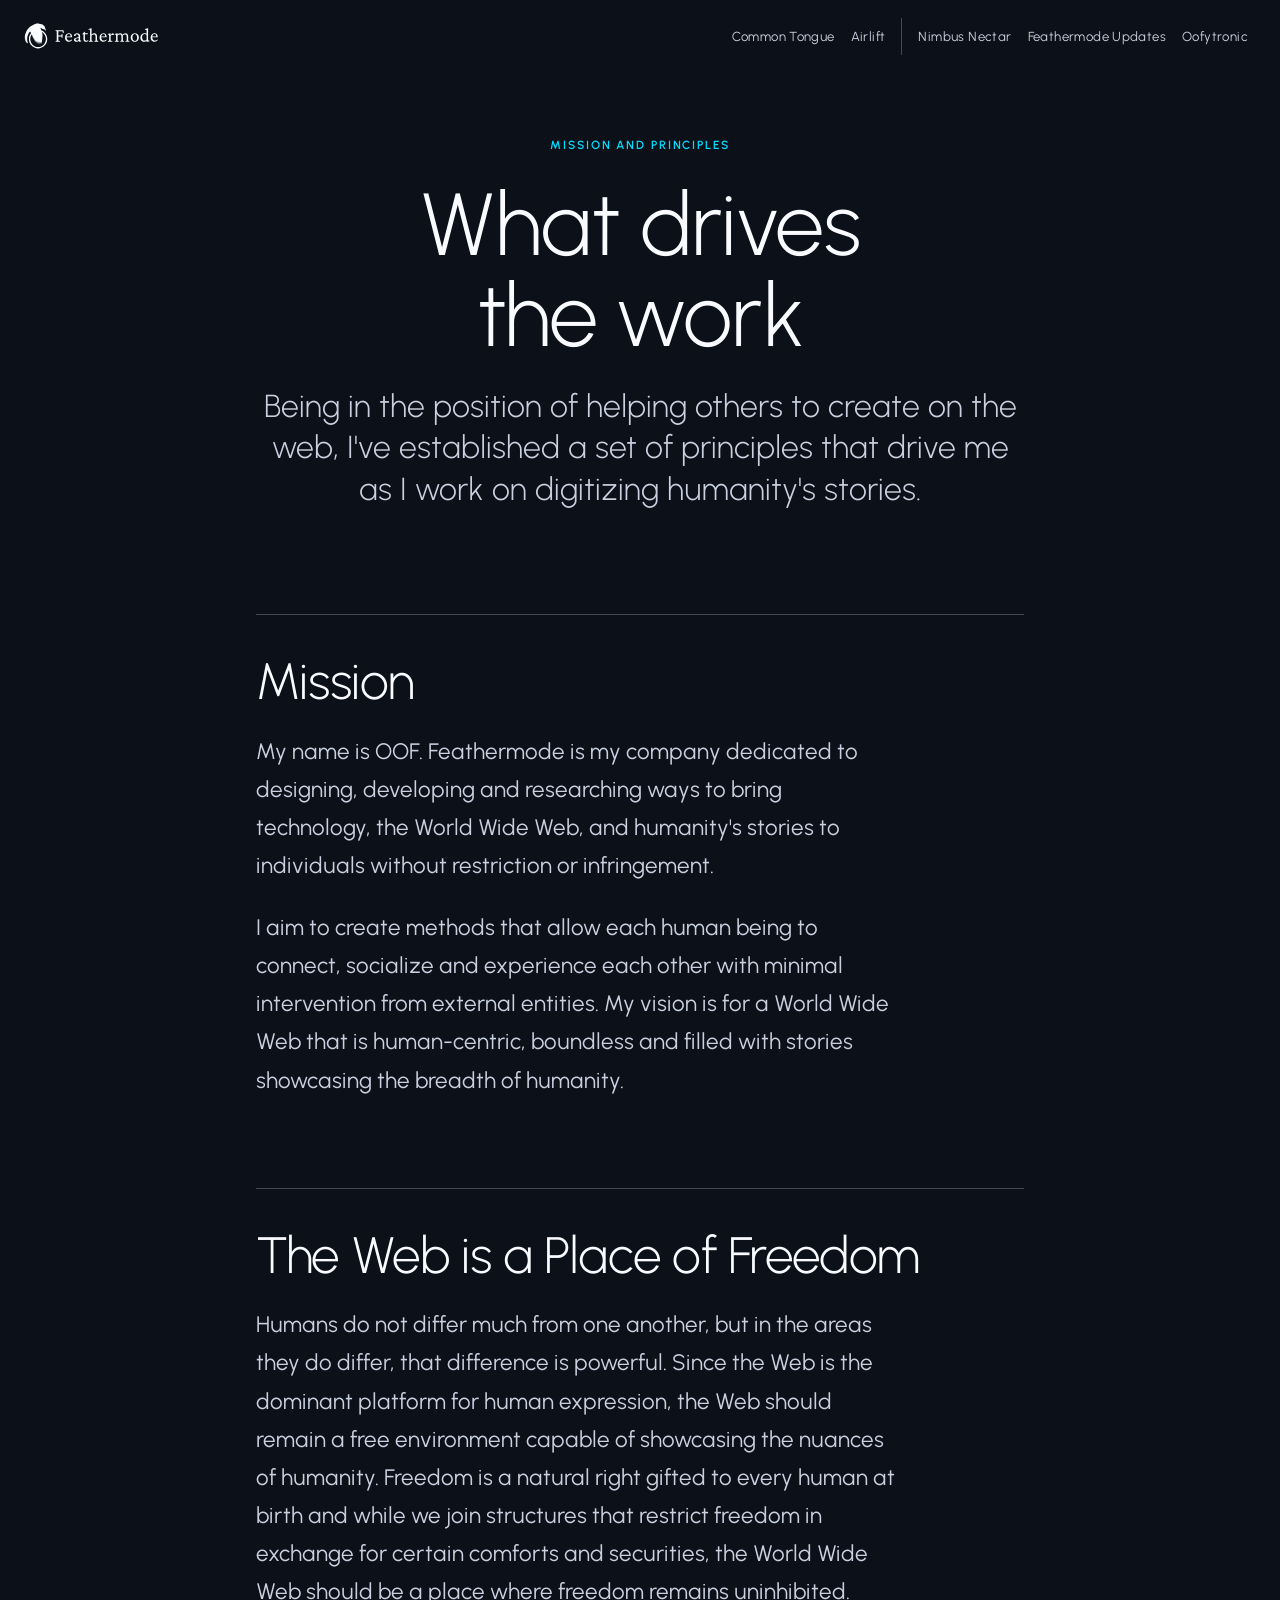
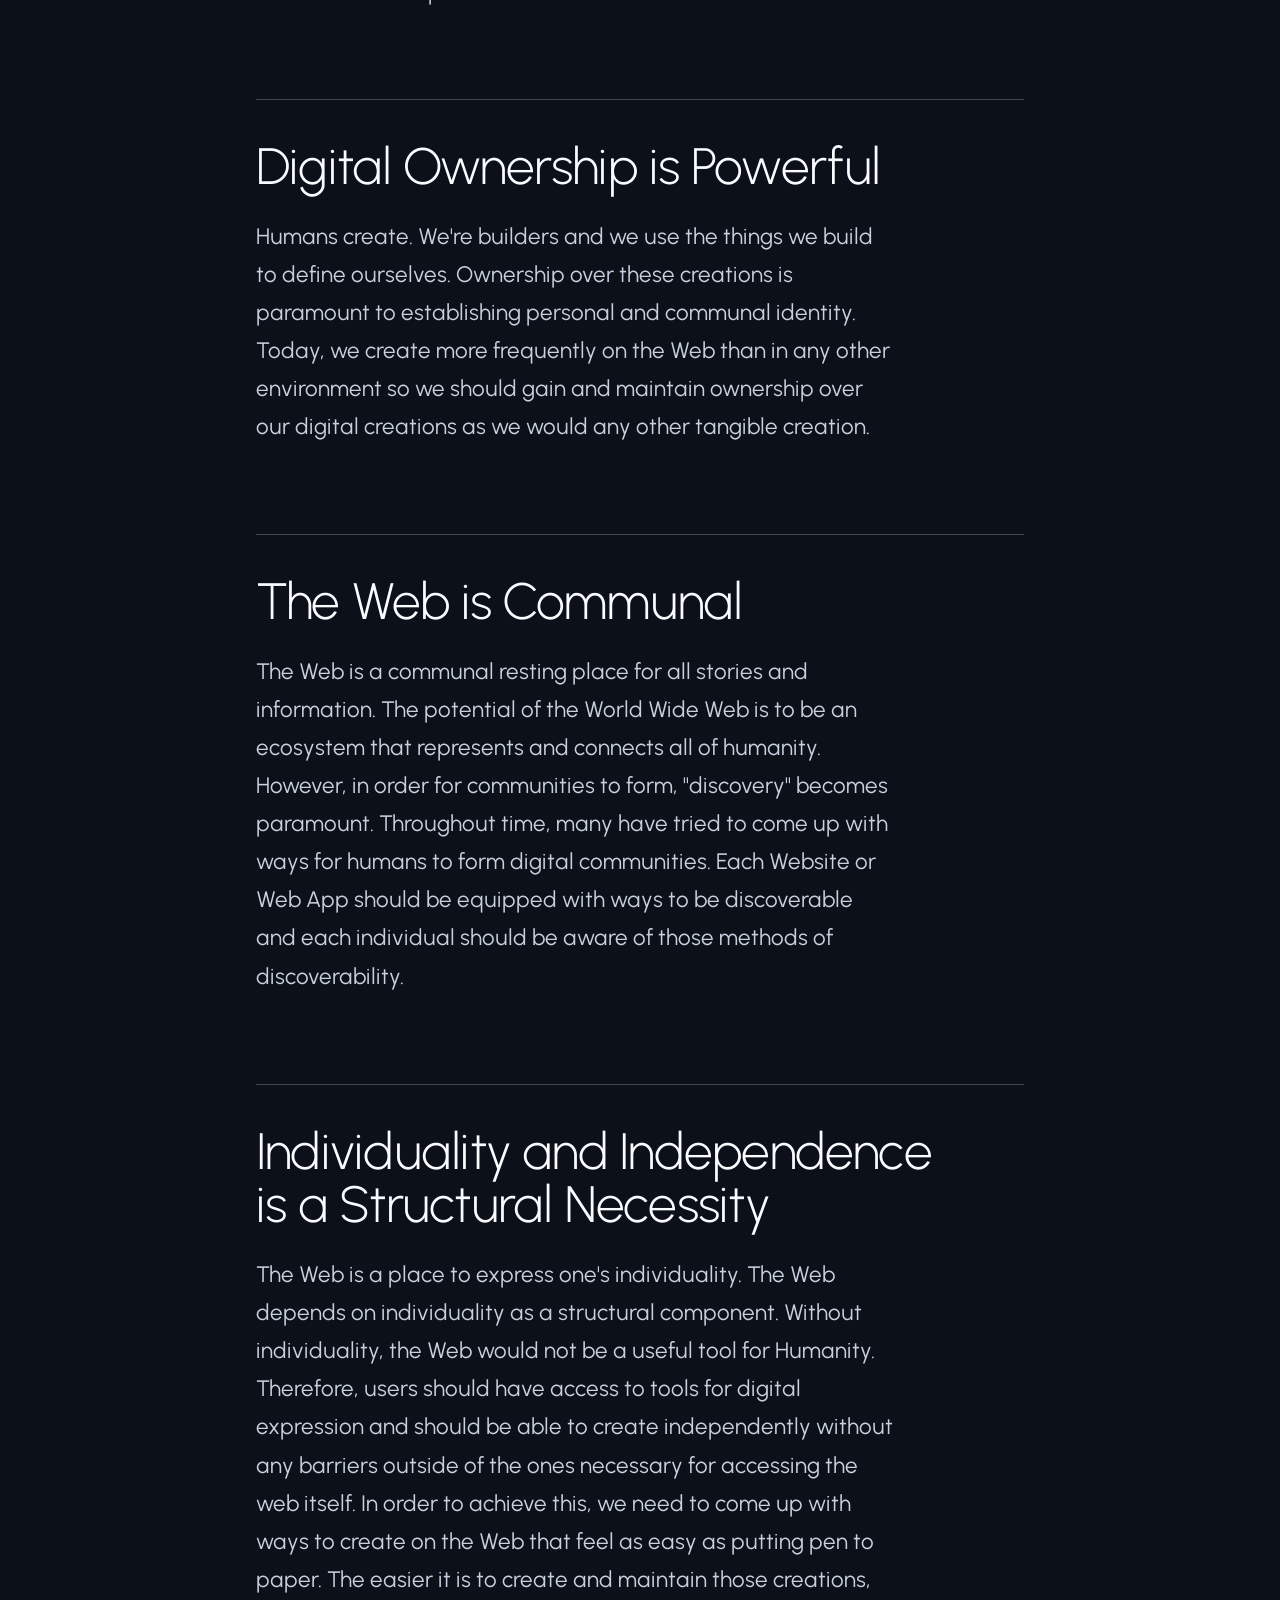
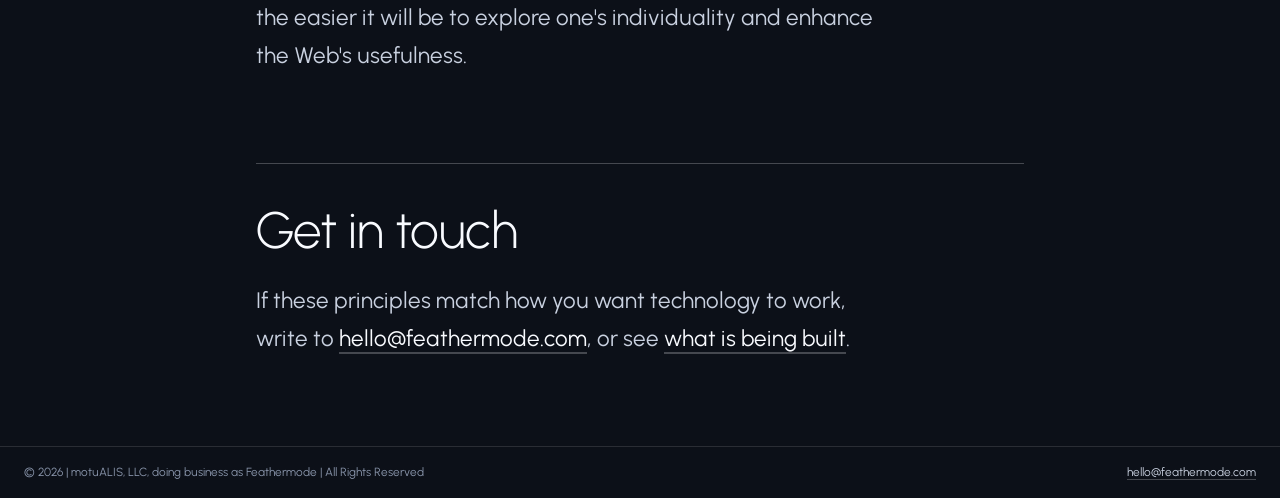
==== commit 09152e2a: "Remove the family dropdown from Feathermode and move the logo to the top left The nav already lists " ====
--- a/principles/index.html
+++ b/principles/index.html
@@ -23,19 +23,6 @@
 <a class="skip-link" href="#main">Skip to content</a>
 <header class="site-header">
   <div class="wrap">
-    <details class="family">
-      <summary class="family__summary"><span>Family</span><span class="family__chevron" aria-hidden="true"></span></summary>
-      <div class="family__panel">
-        <p class="family__title">The Feathermode family</p>
-        <ul class="family__list">
-        <li><a class="family__item" href="../" aria-current="true"><span class="family__name">Feathermode</span><span class="family__meta">Parent · You are here</span></a></li>
-        <li><span class="family__item family__item--soon"><span class="family__name">Common Tongue</span><span class="family__meta">Communication · Soon</span></span></li>
-        <li><span class="family__item family__item--soon"><span class="family__name">Airlift</span><span class="family__meta">Distribution · Soon</span></span></li>
-        <li><a class="family__item" href="https://oofytronic-site.vercel.app" target="_blank" rel="noopener"><span class="family__name">Oofytronic</span><span class="family__meta">Blog</span></a></li>
-        <li><span class="family__item family__item--soon"><span class="family__name">Nimbus Nectar</span><span class="family__meta">Publication · Soon</span></span></li>
-        </ul>
-      </div>
-    </details>
     <a class="wordmark" href="../" data-scene="home" aria-label="Feathermode, home">
       <img class="wordmark__logo" src="../assets/feathermode_logo-light.svg" alt="" width="1440" height="272">
       <img class="wordmark__icon" src="../assets/feathermode-icon-light.svg" alt="" width="250" height="268">
--- a/css/style.css
+++ b/css/style.css
@@ -54,17 +54,16 @@
 .button--primary:hover { color: var(--slate-950); filter: brightness(1.1) saturate(1.1); }
 .button:focus-visible { outline-offset: -4px; outline-color: currentColor; }
 
-/* ---------- Header: family (left), logo (centre), nav (right) ---------- */
+/* ---------- Header: logo (left), nav (right) ---------- */
 .site-header { position: relative; z-index: 40; }
 .site-header .wrap {
-  display: grid; grid-template-columns: 1fr auto 1fr; align-items: center; gap: var(--space-3);
+  display: grid; grid-template-columns: auto 1fr; align-items: center; gap: var(--space-4);
   height: var(--header-h);
 }
-.site-header .family { justify-self: start; }
 .site-header .site-nav { justify-self: end; }
 
 /* The logo: the full lockup, or just the mark (no box) once another scene is showing */
-.wordmark { display: grid; place-items: center; text-decoration: none; }
+.wordmark { display: grid; place-items: center start; justify-self: start; text-decoration: none; }
 .wordmark > img { grid-area: 1 / 1; transition: opacity var(--speed) var(--ease); }
 .wordmark__logo { height: 1.6rem; width: auto; }
 .wordmark__icon { height: 1.6rem; width: auto; opacity: 0; }
@@ -85,8 +84,8 @@
 .site-nav a[aria-current] { color: var(--accent); }
 .site-nav a:focus-visible { outline-offset: -2px; }
 
-/* Below 78rem the nav no longer fits beside the logo, so it becomes a bar along the bottom */
-@media (max-width: 78rem) {
+/* Below 50rem the nav no longer fits beside the logo, so it becomes a bar along the bottom */
+@media (max-width: 50rem) {
   .site-header .site-nav {
     justify-self: stretch; position: fixed; z-index: 45; inset: auto 0 0 0; flex-direction: column; align-items: center; gap: 2px;
     padding: var(--space-2) var(--space-3) calc(var(--space-2) + env(safe-area-inset-bottom));
@@ -100,39 +99,12 @@
 }
 @media (max-width: 23rem) { .site-nav a { padding-inline: 0.35rem; font-size: 0.78rem; } }
 /* Short landscape screens: one slim row for the nav, a slimmer header, no footer line */
-@media (max-width: 78rem) and (max-height: 34rem) {
+@media (max-width: 50rem) and (max-height: 34rem) {
   :root { --header-h: 3.25rem; --bar-h: 3.25rem; }
   .site-header .site-nav { flex-direction: row; justify-content: center; padding-block: 0.25rem; }
   .site-nav__group + .site-nav__group { margin-left: var(--space-2); padding-left: var(--space-2); border-left: 1px solid var(--hairline-strong); }
   .site-footer { display: none; }
 }
-
-/* ---------- Family dropdown: a native <details>; the script only closes it on outside click / Escape ---------- */
-.family { position: relative; --family-w: min(21rem, calc(100vw - 2 * var(--space-3))); }
-.family__summary {
-  list-style: none; display: inline-flex; align-items: center; gap: var(--space-2);
-  height: 2.75rem; padding: 0 var(--space-3) 0 0; cursor: pointer;
-  font-size: var(--step--1); letter-spacing: 0.04em; color: var(--text-soft);
-  transition: color var(--speed);
-}
-.family__summary::-webkit-details-marker { display: none; }
-.family__summary:hover, .family[open] > .family__summary { color: var(--text); }
-.family__summary:focus-visible { outline-offset: 0; }
-.family__chevron { width: 0.4rem; height: 0.4rem; border-right: 1px solid currentColor; border-bottom: 1px solid currentColor; transform: rotate(45deg) translateY(-2px); transition: transform var(--speed) var(--ease); }
-.family[open] .family__chevron { transform: rotate(225deg) translateY(-2px); }
-.family__panel {
-  position: absolute; z-index: 45; top: calc(100% + var(--space-2)); left: 0; width: var(--family-w);
-  padding: var(--space-2); background: var(--surface); border: 1px solid var(--hairline-strong); border-radius: var(--radius-lg);
-}
-.family__title { font-size: var(--step--2); font-weight: 500; letter-spacing: var(--track-caps); text-transform: uppercase; color: var(--accent); padding: var(--space-2) var(--space-3); }
-.family__list { display: grid; gap: 2px; }
-.family__item { display: grid; gap: 2px; padding: var(--space-2) var(--space-3); color: var(--text-soft); text-decoration: none; border-radius: var(--radius); }
-a.family__item:hover, a.family__item:focus-visible { background: var(--surface-hover); color: var(--text); }
-a.family__item:focus-visible { outline-offset: -3px; }
-.family__name { font-family: var(--font-display); font-size: var(--step-1); line-height: 1.2; color: var(--text); }
-.family__meta { font-size: var(--step--2); letter-spacing: var(--track-caps); text-transform: uppercase; color: var(--text-muted); }
-.family__item[aria-current] { background: color-mix(in srgb, var(--accent) 12%, transparent); }
-.family__item[aria-current] .family__meta { color: var(--accent); }
 
 /* ---------- Scenes ----------
    Baseline (no JavaScript): the scenes are ordinary stacked sections.
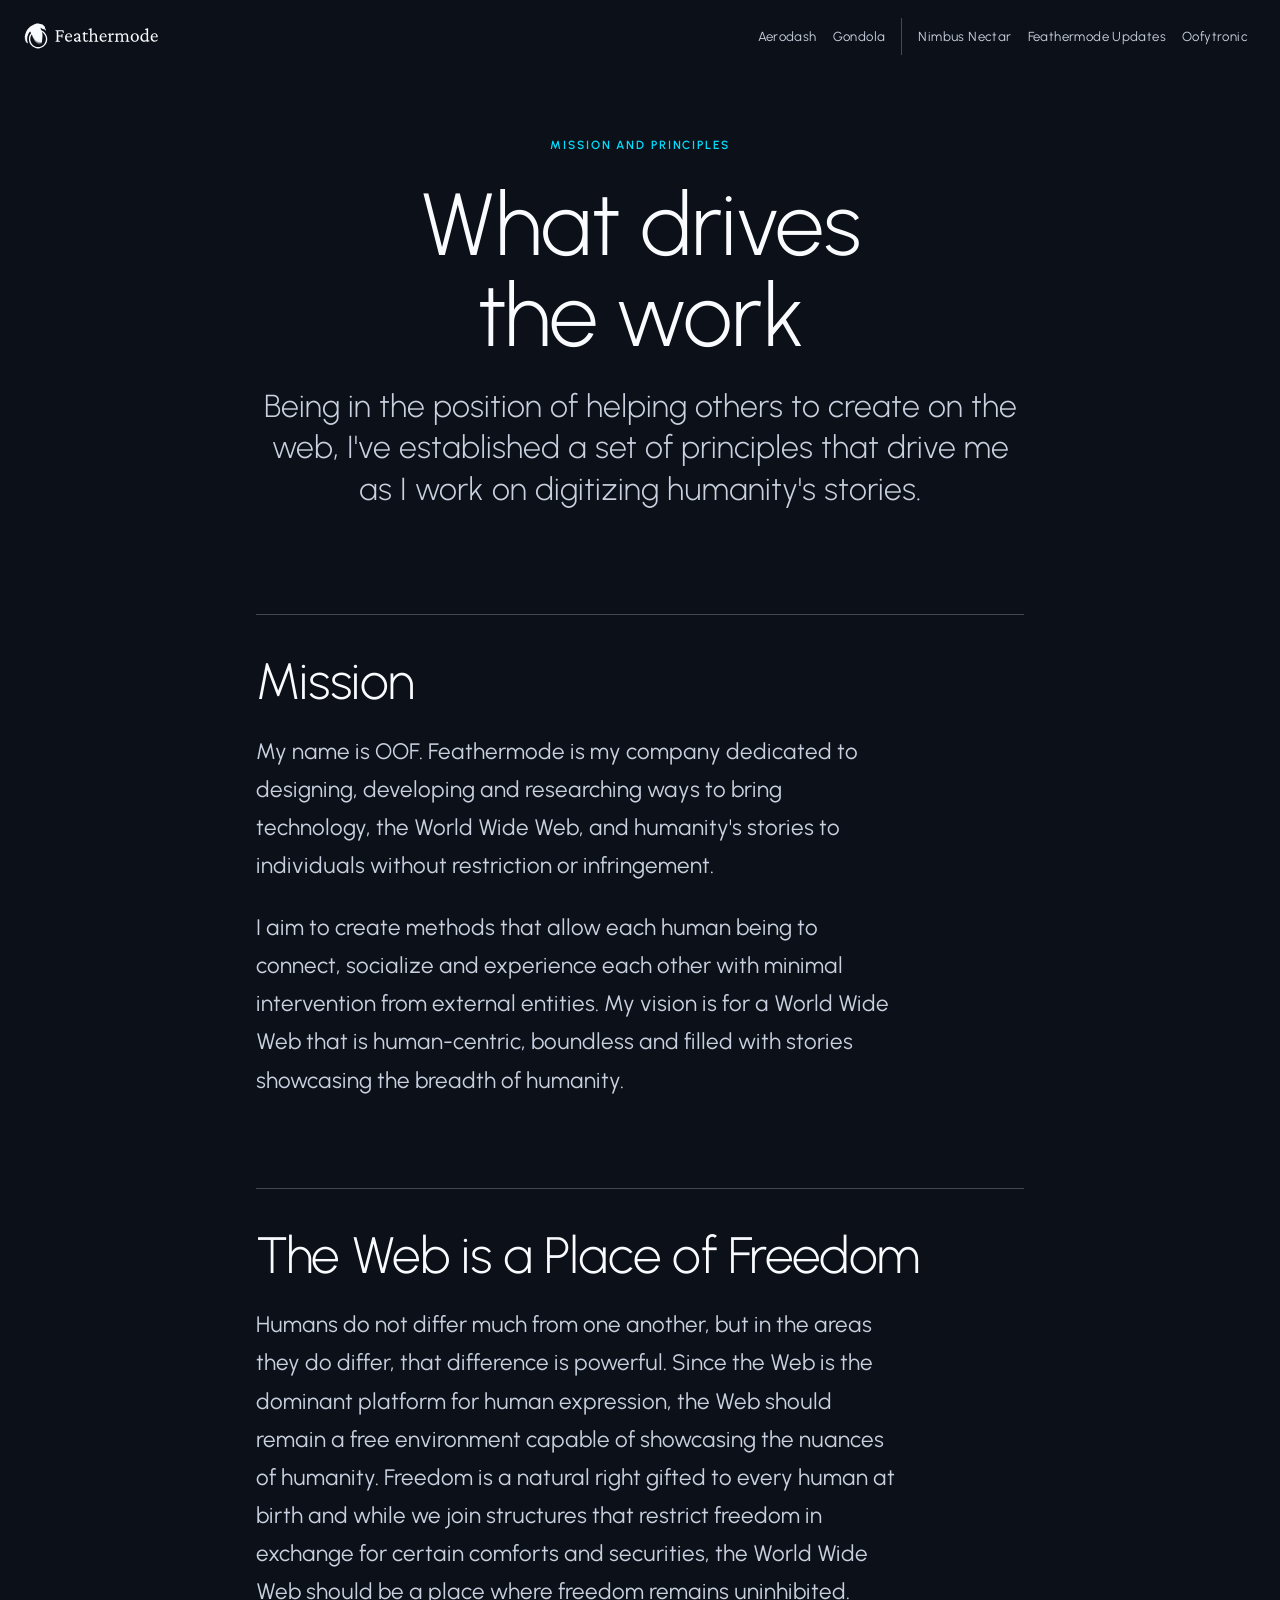
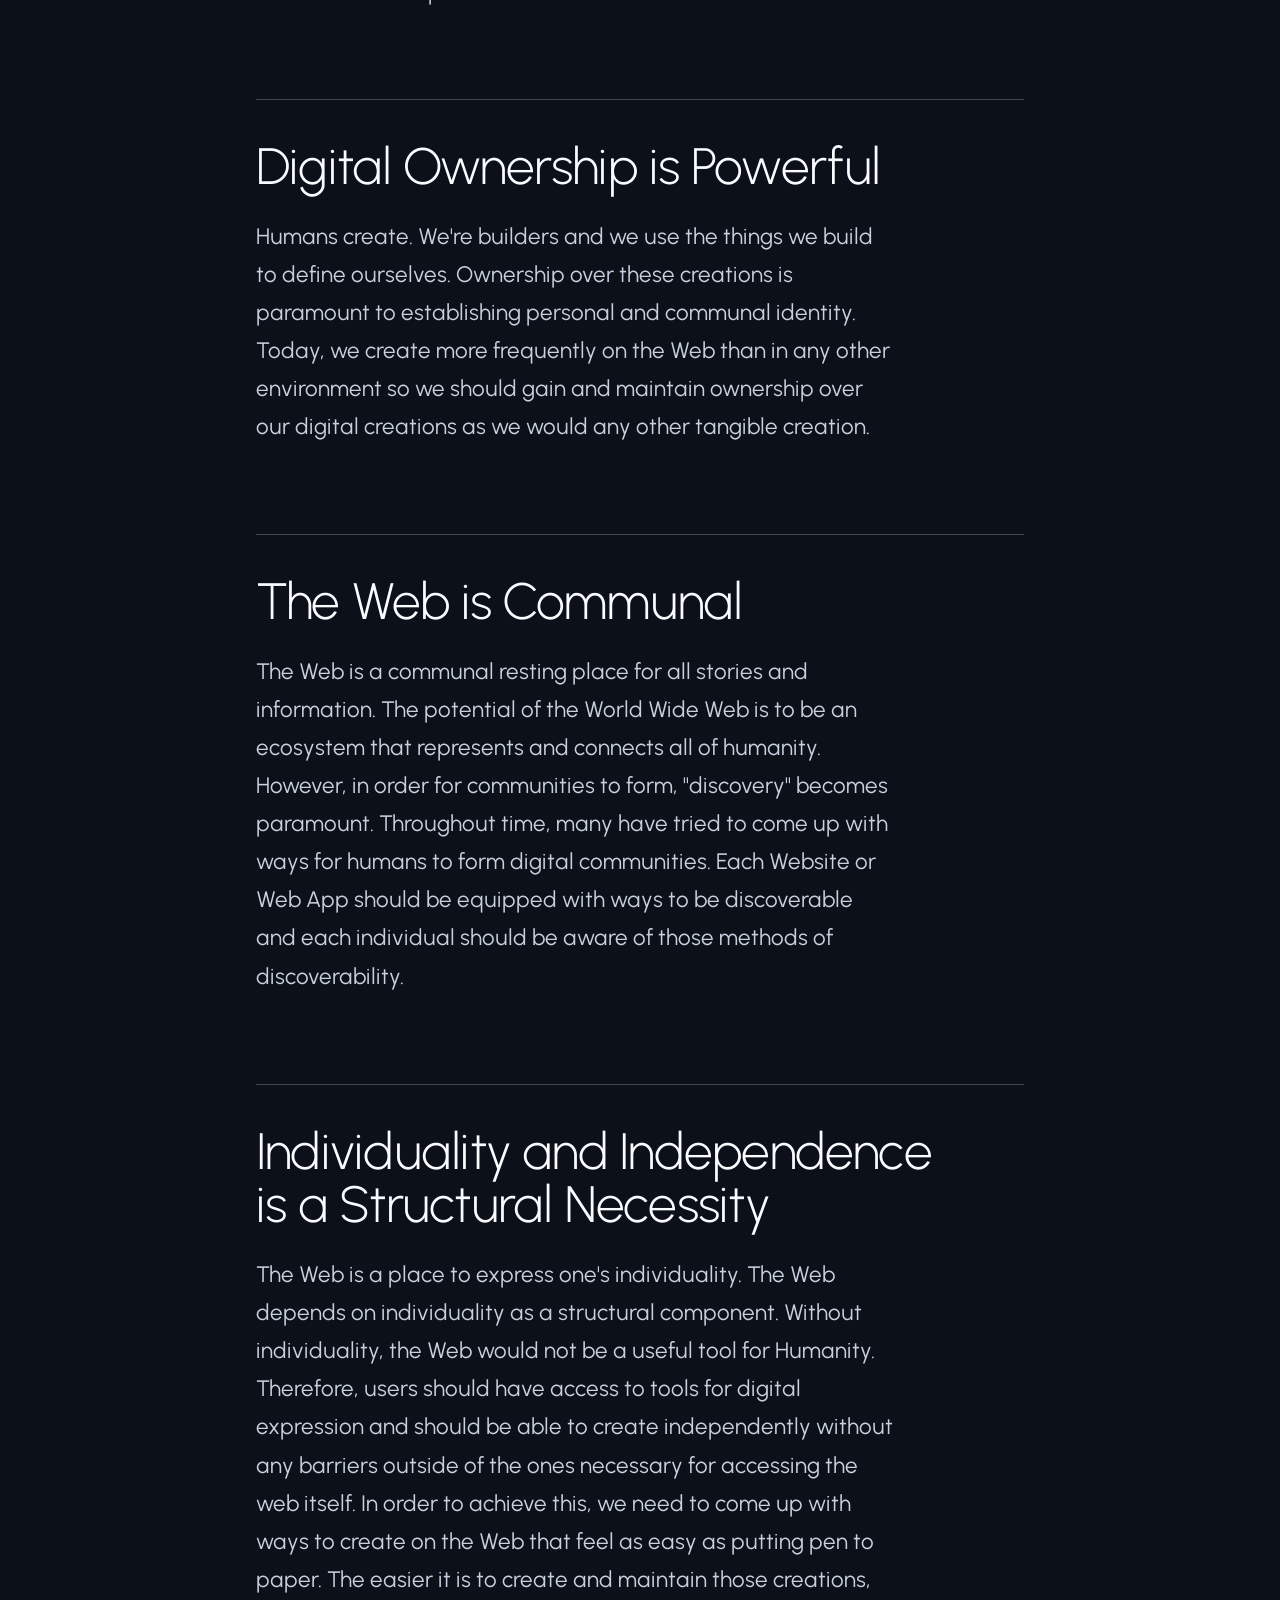
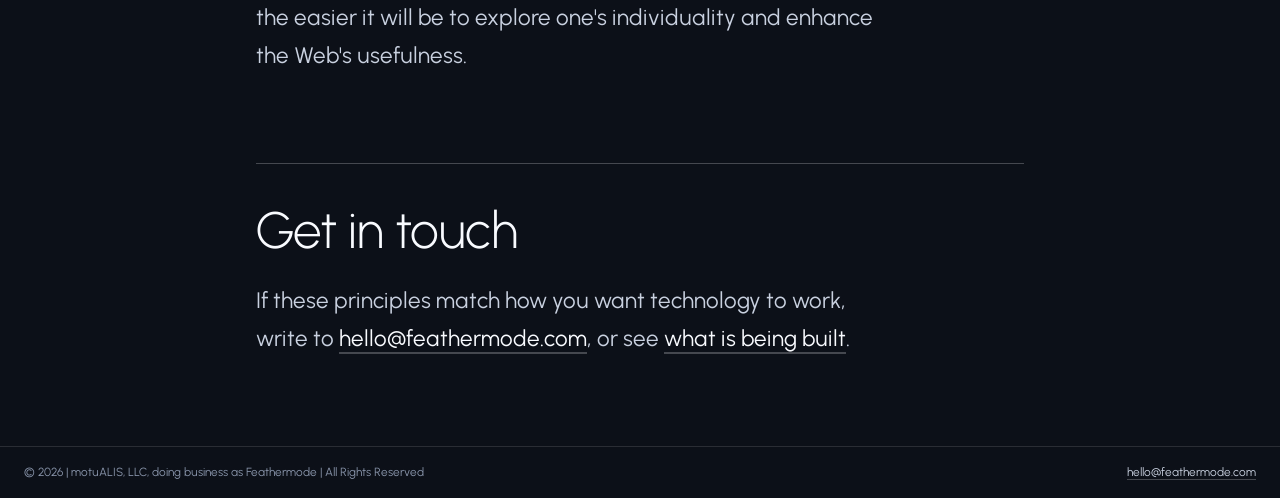
==== commit cec8a2c6: "Rename Common Tongue to Aerodash and Airlift to Gondola Aerodash is the everything app (communicatio" ====
--- a/principles/index.html
+++ b/principles/index.html
@@ -17,6 +17,7 @@
   <meta property="og:description" content="Feathermode is designing, developing and researching ways to make technology, the World Wide Web, and humanity's stories more accessible and without boundaries.">
   <link rel="icon" type="image/svg+xml" href="../assets/favicon.svg">
   <link rel="stylesheet" href="../css/style.css">
+  <script>document.documentElement.setAttribute('data-js','')</script>
   <script src="../js/main.js" defer></script>
 </head>
 <body>
@@ -27,12 +28,13 @@
       <img class="wordmark__logo" src="../assets/feathermode_logo-light.svg" alt="" width="1440" height="272">
       <img class="wordmark__icon" src="../assets/feathermode-icon-light.svg" alt="" width="250" height="268">
     </a>
-    <nav class="site-nav" aria-label="Primary">
-      <ul class="site-nav__group" aria-label="Platforms">
-        <li><a href="../#common-tongue" data-scene="common-tongue">Common Tongue</a></li>
-        <li><a href="../#airlift" data-scene="airlift">Airlift</a></li>
+    <button type="button" class="drawer-toggle" aria-expanded="false" aria-controls="site-nav" aria-label="Open the menu" hidden><span class="drawer-toggle__chevron" aria-hidden="true"></span></button>
+    <nav class="site-nav" id="site-nav" aria-label="Primary">
+      <ul class="site-nav__group" aria-label="Platforms" data-label="Platforms">
+        <li><a href="../#aerodash" data-scene="aerodash">Aerodash</a></li>
+        <li><a href="../#gondola" data-scene="gondola">Gondola</a></li>
       </ul>
-      <ul class="site-nav__group" aria-label="Writing">
+      <ul class="site-nav__group" aria-label="Writing" data-label="Writing">
         <li><a href="../#nimbus-nectar" data-scene="nimbus-nectar">Nimbus Nectar</a></li>
         <li><a href="../updates/" data-scene="updates">Feathermode Updates</a></li>
         <li><a href="https://oofytronic-site.vercel.app" data-scene="oofytronic" target="_blank" rel="noopener">Oofytronic<span class="visually-hidden"> (opens another site)</span></a></li>
--- a/css/style.css
+++ b/css/style.css
@@ -84,27 +84,55 @@
 .site-nav a[aria-current] { color: var(--accent); }
 .site-nav a:focus-visible { outline-offset: -2px; }
 
-/* Below 50rem the nav no longer fits beside the logo, so it becomes a bar along the bottom */
+/* The drawer button only exists on narrow screens with JavaScript */
+.drawer-toggle { display: none; }
+.drawer-toggle__chevron { width: 0.6rem; height: 0.6rem; border-left: 1.5px solid currentColor; border-top: 1.5px solid currentColor; transform: translateY(2px) rotate(45deg); transition: transform var(--speed) var(--ease); }
+
+/* Below 50rem the nav no longer fits beside the logo. Without JavaScript it simply wraps under the logo.
+   With JavaScript the header becomes a slim bar along the bottom: logo on the left, an up-arrow button on the
+   right that slides the links up as a drawer, and a down arrow to put them away again. */
 @media (max-width: 50rem) {
-  .site-header .site-nav {
-    justify-self: stretch; position: fixed; z-index: 45; inset: auto 0 0 0; flex-direction: column; align-items: center; gap: 2px;
-    padding: var(--space-2) var(--space-3) calc(var(--space-2) + env(safe-area-inset-bottom));
-    background: color-mix(in srgb, var(--bg) 90%, transparent); border-top: 1px solid var(--hairline-strong);
+  .site-header .wrap { grid-template-columns: 1fr; gap: var(--space-2); height: auto; padding-block: var(--space-3); }
+  .site-header .site-nav { justify-self: start; flex-wrap: wrap; }
+  .site-nav__group { flex-wrap: wrap; }
+  .site-nav__group + .site-nav__group { margin: 0; padding: 0; border: 0; }
+
+  html[data-js] { --bar-h: 3.5rem; }
+  html[data-js] body { padding-bottom: var(--bar-h); }
+  html[data-js] .site-header {
+    position: fixed; z-index: 45; inset: auto 0 0 0;
+    padding-bottom: env(safe-area-inset-bottom);
+    background: color-mix(in srgb, var(--bg) 92%, transparent); border-top: 1px solid var(--hairline-strong);
     -webkit-backdrop-filter: blur(14px); backdrop-filter: blur(14px);
   }
-  .site-nav__group { flex-wrap: wrap; justify-content: center; }
-  .site-nav__group + .site-nav__group { margin: 0; padding: 0; border: 0; }
-  .site-nav a { padding: var(--space-2) 0.45rem; }
-  body { padding-bottom: var(--bar-h); }
-}
-@media (max-width: 23rem) { .site-nav a { padding-inline: 0.35rem; font-size: 0.78rem; } }
-/* Short landscape screens: one slim row for the nav, a slimmer header, no footer line */
-@media (max-width: 50rem) and (max-height: 34rem) {
-  :root { --header-h: 3.25rem; --bar-h: 3.25rem; }
-  .site-header .site-nav { flex-direction: row; justify-content: center; padding-block: 0.25rem; }
-  .site-nav__group + .site-nav__group { margin-left: var(--space-2); padding-left: var(--space-2); border-left: 1px solid var(--hairline-strong); }
-  .site-footer { display: none; }
-}
+  html[data-js] .site-header .wrap { display: flex; justify-content: space-between; align-items: center; gap: var(--space-3); height: 3.5rem; padding-block: 0; }
+  html[data-js] .wordmark__logo, html[data-js] .wordmark__icon { height: 1.4rem; }
+  html[data-js] .drawer-toggle {
+    display: inline-grid; place-items: center; width: 2.75rem; height: 2.75rem; padding: 0; cursor: pointer;
+    color: var(--text-soft); background: none; border: 1px solid var(--hairline-strong); border-radius: var(--radius);
+    transition: color var(--speed), background var(--speed) var(--ease);
+  }
+  html[data-js] .drawer-toggle:hover, html[data-js][data-drawer-open] .drawer-toggle { color: var(--accent); }
+  html[data-js][data-drawer-open] .drawer-toggle__chevron { transform: translateY(-2px) rotate(225deg); }
+  html[data-js] .drawer-toggle:focus-visible { outline-offset: 2px; }
+
+  html[data-js] .site-header .site-nav {
+    position: absolute; left: 0; right: 0; bottom: 100%; z-index: -1;
+    display: grid; gap: var(--space-3); align-items: start; justify-self: stretch;
+    max-height: calc(100dvh - 3.5rem - var(--space-4)); overflow-y: auto;
+    padding: var(--space-3) var(--space-4) var(--space-4);
+    background: var(--surface); border-top: 1px solid var(--hairline-strong);
+    opacity: 0; visibility: hidden; transform: translateY(1.5rem);
+    transition: opacity var(--speed) var(--ease), transform var(--speed) var(--ease), visibility 0s linear var(--speed);
+  }
+  html[data-js][data-drawer-open] .site-header .site-nav { opacity: 1; visibility: visible; transform: none; transition-delay: 0s; }
+  html[data-js] .site-nav__group { display: grid; gap: 0; }
+  html[data-js] .site-nav__group::before { content: attr(data-label); padding-bottom: var(--space-1); font-size: var(--step--2); font-weight: 600; letter-spacing: var(--track-caps); text-transform: uppercase; color: var(--text-muted); }
+  html[data-js] .site-nav a { padding: var(--space-3) var(--space-2); font-size: var(--step-0); border-top: 1px solid var(--hairline); border-radius: 0; }
+  html[data-js] .site-nav__group + .site-nav__group { margin: 0; }
+}
+@media (max-width: 50rem) and (max-height: 34rem) { html[data-js] .site-footer { display: none; } }
+@media (prefers-reduced-motion: reduce) { .drawer-toggle__chevron, html[data-js] .site-header .site-nav { transition: none !important; } }
 
 /* ---------- Scenes ----------
    Baseline (no JavaScript): the scenes are ordinary stacked sections.
@@ -143,12 +171,12 @@
 @property --g2 { syntax: "<color>"; inherits: true; initial-value: #177efe; }
 @property --gx { syntax: "<percentage>"; inherits: true; initial-value: 50%; }
 html { --g1: var(--violet-500); --g2: var(--blue-500); --gx: 50%; }
-html[data-scene="common-tongue"] { --g1: var(--cyan-400); --g2: var(--blue-500); --gx: 20%; }
-html[data-scene="airlift"] { --g1: var(--blue-500); --g2: var(--cyan-400); --gx: 80%; }
+html[data-scene="aerodash"] { --g1: var(--cyan-400); --g2: var(--blue-500); --gx: 20%; }
+html[data-scene="gondola"] { --g1: var(--blue-500); --g2: var(--cyan-400); --gx: 80%; }
 html[data-scene="nimbus-nectar"] { --g1: var(--violet-500); --g2: #d6479b; --gx: 35%; }
 html[data-scene="updates"] { --g1: var(--cyan-400); --g2: var(--violet-500); --gx: 65%; }
 html[data-scene="oofytronic"] { --g1: #c9a35a; --g2: var(--violet-500); --gx: 50%; }
-html[data-scenes] { background: var(--bg); }
+html[data-scenes] { background: var(--bg); overflow: hidden; overscroll-behavior: none; }
 html[data-scenes] body {
   background:
     radial-gradient(55% 60% at var(--gx) -5%, color-mix(in srgb, var(--g1) 36%, transparent), transparent 72%),
@@ -197,3 +225,25 @@
 .site-footer .wrap { display: flex; flex-wrap: wrap; justify-content: space-between; align-items: center; gap: var(--space-1) var(--space-4); }
 .site-footer a { color: var(--text-soft); }
 @media (max-width: 40rem) { .site-footer .wrap { justify-content: center; text-align: center; } }
+
+/* Phones: the footer and the nav bar make a heavy block at the bottom, so lift the scene's centre a little */
+@media (max-width: 50rem) and (min-height: 44rem) {
+  html[data-scenes] .scene { padding-bottom: clamp(0.5rem, 6vh, 3.5rem); }
+}
+
+/* Phones: the header is a fixed bar and out of the grid, so the grid is just the scene and the footer */
+@media (max-width: 50rem) {
+  html[data-scenes] body { grid-template-rows: minmax(0, 1fr) auto; }
+}
+
+/* Very small phones (320x568): trim the welcome text a little */
+@media (max-width: 40rem) and (max-height: 36rem) {
+  html[data-scenes] .scene__lede { font-size: 0.9rem; }
+  html[data-scenes] .scene h1, html[data-scenes] .scene h2 { font-size: min(2.4rem, 8.5vh); }
+}
+
+/* With a mouse and the nav along the top, a scene is only showing while its link is hovered, and clicking the
+   link goes where the scene's button would, so the button is dropped. Touch and the phone drawer keep it. */
+@media (hover: hover) and (min-width: 50.0625rem) {
+  .scene:not(.scene--home) .scene__cta:has(.button) { display: none; }
+}
